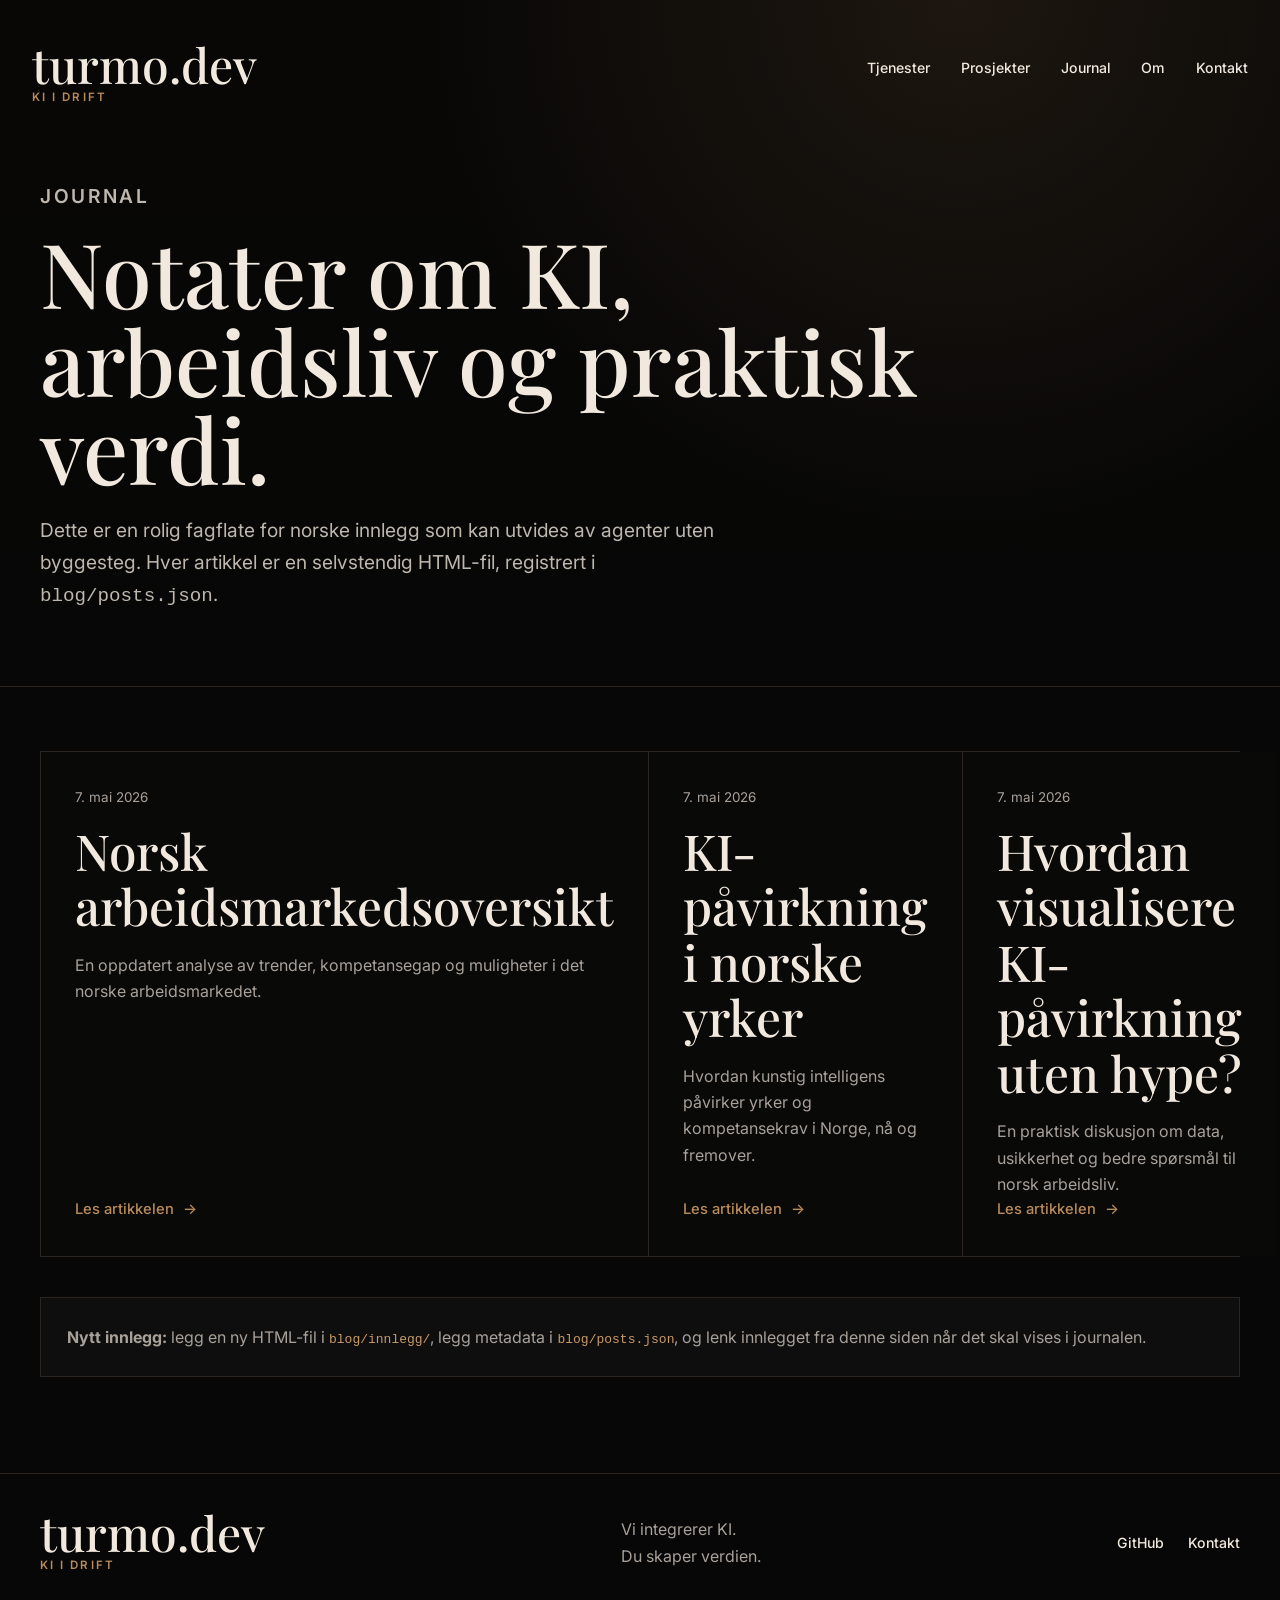
==== blog/index.html @ 7b417145 "Redesign turmo.dev site" ====
<!doctype html>
<html lang="nb">
<head>
  <meta charset="utf-8">
  <meta name="viewport" content="width=device-width, initial-scale=1">
  <title>Journal - turmo.dev</title>
  <meta name="description" content="Journal fra turmo.dev om KI, norsk arbeidsliv, data og praktisk integrasjon i virksomheter.">
  <meta name="robots" content="index,follow,max-image-preview:large">
  <meta name="theme-color" content="#070707">
  <link rel="canonical" href="https://turmo.dev/blog/">
  <meta property="og:site_name" content="turmo.dev">
  <meta property="og:title" content="Journal - turmo.dev">
  <meta property="og:description" content="Norske artikler om KI, arbeidsliv, data og praktisk integrasjon.">
  <meta property="og:type" content="website">
  <meta property="og:locale" content="nb_NO">
  <meta property="og:url" content="https://turmo.dev/blog/">
  <meta property="og:image" content="https://turmo.dev/assets/og-image.png">
  <link rel="preconnect" href="https://fonts.googleapis.com">
  <link rel="preconnect" href="https://fonts.gstatic.com" crossorigin>
  <link href="https://fonts.googleapis.com/css2?family=Inter:wght@400;500;600&family=Playfair+Display:wght@500;600&display=swap" rel="stylesheet">
  <link rel="stylesheet" href="../styles.css">
</head>
<body>
  <header class="site-header">
    <a class="brand" href="/" aria-label="turmo.dev forsiden">
      <span class="brand__name">turmo.dev</span>
      <span class="brand__sub">KI i drift</span>
    </a>
    <nav class="site-nav" aria-label="Hovedmeny">
      <a href="/#tjenester">Tjenester</a>
      <a href="/#prosjekter">Prosjekter</a>
      <a href="/blog/">Journal</a>
      <a href="/#om">Om</a>
      <a href="/#kontakt">Kontakt</a>
    </nav>
  </header>

  <main class="page-shell">
    <section class="blog-hero">
      <div class="container">
        <p class="section-label">Journal</p>
        <h1>Notater om KI, arbeidsliv og praktisk verdi.</h1>
        <p>Dette er en rolig fagflate for norske innlegg som kan utvides av agenter uten byggesteg. Hver artikkel er en selvstendig HTML-fil, registrert i <code>blog/posts.json</code>.</p>
      </div>
    </section>

    <section class="divider">
      <div class="container" style="padding: 64px 0 96px;">
        <div class="blog-grid">
          <a class="blog-card" href="/blog/innlegg/norsk-arbeidsmarkedsoversikt.html">
            <span>
              <time datetime="2026-05-07">7. mai 2026</time>
              <h2>Norsk arbeidsmarkedsoversikt</h2>
              <p>En oppdatert analyse av trender, kompetansegap og muligheter i det norske arbeidsmarkedet.</p>
            </span>
            <span class="text-link">Les artikkelen <span aria-hidden="true">→</span></span>
          </a>
          <a class="blog-card" href="/blog/innlegg/ki-anslag-og-sporsmal.html">
            <span>
              <time datetime="2026-05-07">7. mai 2026</time>
              <h2>KI-påvirkning i norske yrker</h2>
              <p>Hvordan kunstig intelligens påvirker yrker og kompetansekrav i Norge, nå og fremover.</p>
            </span>
            <span class="text-link">Les artikkelen <span aria-hidden="true">→</span></span>
          </a>
          <a class="blog-card" href="/blog/innlegg/reddit-ama-arbeidsmarked.html">
            <span>
              <time datetime="2026-05-07">7. mai 2026</time>
              <h2>Hvordan visualisere KI-påvirkning uten hype?</h2>
              <p>En praktisk diskusjon om data, usikkerhet og bedre spørsmål til norsk arbeidsliv.</p>
            </span>
            <span class="text-link">Les artikkelen <span aria-hidden="true">→</span></span>
          </a>
        </div>
        <div class="agent-note">
          <p><strong>Nytt innlegg:</strong> legg en ny HTML-fil i <code>blog/innlegg/</code>, legg metadata i <code>blog/posts.json</code>, og lenk innlegget fra denne siden når det skal vises i journalen.</p>
        </div>
      </div>
    </section>
  </main>

  <footer class="site-footer divider">
    <div class="container footer__inner">
      <a class="brand" href="/" aria-label="turmo.dev forsiden">
        <span class="brand__name">turmo.dev</span>
        <span class="brand__sub">KI i drift</span>
      </a>
      <p>Vi integrerer KI.<br>Du skaper verdien.</p>
      <div class="footer__links">
        <a href="https://github.com/Ola-Turmo" rel="noopener">GitHub</a>
        <a href="mailto:turmoola@gmail.com">Kontakt</a>
      </div>
    </div>
  </footer>
</body>
</html>
---- styles.css ----
:root {
  --color-background: #070707;
  --color-coal: #111111;
  --color-bronze: #b98a5a;
  --color-bronze-hover: #c99a68;
  --color-ivory: #f2e9de;
  --color-soft-gray: #a8a19a;
  --color-muted: #746d66;
  --color-line: #2a2521;
  --color-line-light: rgba(242, 233, 222, 0.12);
  --color-bronze-transparent: rgba(185, 138, 90, 0.18);
  --font-heading: "Playfair Display", Georgia, "Times New Roman", serif;
  --font-body: Inter, system-ui, -apple-system, BlinkMacSystemFont, "Segoe UI", sans-serif;
  --container-max: 1200px;
}

*,
*::before,
*::after {
  box-sizing: border-box;
}

html {
  background: var(--color-background);
  color: var(--color-ivory);
  scroll-behavior: smooth;
}

body {
  margin: 0;
  background:
    radial-gradient(circle at 75% 0%, rgba(185, 138, 90, 0.12), transparent 34rem),
    linear-gradient(180deg, #080706 0%, var(--color-background) 42rem);
  color: var(--color-ivory);
  font-family: var(--font-body);
  line-height: 1.65;
  text-rendering: optimizeLegibility;
  -webkit-font-smoothing: antialiased;
}

img {
  display: block;
  max-width: 100%;
}

a {
  color: inherit;
}

a:focus-visible,
button:focus-visible {
  outline: 2px solid var(--color-bronze-hover);
  outline-offset: 4px;
}

.container {
  width: min(var(--container-max), calc(100% - 48px));
  margin-inline: auto;
}

.divider {
  border-top: 1px solid rgba(185, 138, 90, 0.22);
}

.site-header {
  position: absolute;
  z-index: 20;
  inset: 0 0 auto;
  display: flex;
  align-items: flex-start;
  justify-content: space-between;
  gap: 32px;
  width: min(1320px, calc(100% - 64px));
  margin: 0 auto;
  padding: 42px 0 0;
}

.brand {
  display: inline-flex;
  flex-direction: column;
  gap: 2px;
  text-decoration: none;
}

.brand__name {
  color: var(--color-ivory);
  font-family: var(--font-heading);
  font-size: clamp(2rem, 4vw, 3rem);
  font-weight: 500;
  letter-spacing: 0;
  line-height: 0.92;
}

.brand__sub {
  color: var(--color-bronze);
  font-size: 0.72rem;
  font-weight: 600;
  letter-spacing: 0.18em;
  text-transform: uppercase;
}

.site-nav {
  display: flex;
  flex-wrap: wrap;
  justify-content: flex-end;
  gap: clamp(18px, 2.4vw, 34px);
  padding-top: 14px;
}

.site-nav a,
.footer__links a,
.footer__bottom a {
  color: var(--color-ivory);
  font-size: 0.88rem;
  font-weight: 500;
  text-decoration: none;
  transition: color 160ms ease;
}

.site-nav a:hover,
.footer__links a:hover,
.footer__bottom a:hover {
  color: var(--color-bronze-hover);
}

.hero {
  position: relative;
  min-height: 760px;
  overflow: clip;
  border-bottom: 1px solid rgba(185, 138, 90, 0.22);
}

.hero::before {
  content: "";
  position: absolute;
  inset: 0;
  z-index: 2;
  background:
    linear-gradient(90deg, rgba(7, 7, 7, 0.98) 0%, rgba(7, 7, 7, 0.84) 38%, rgba(7, 7, 7, 0.1) 74%, rgba(7, 7, 7, 0.52) 100%),
    linear-gradient(180deg, rgba(7, 7, 7, 0.18) 0%, rgba(7, 7, 7, 0.18) 55%, rgba(7, 7, 7, 0.92) 100%);
  pointer-events: none;
}

.hero__visual {
  position: absolute;
  inset: 0;
  z-index: 1;
  display: grid;
  place-items: stretch end;
  background:
    linear-gradient(135deg, rgba(185, 138, 90, 0.08), transparent 45%),
    #070707;
}

.hero__visual > img:not(.hero__portrait) {
  width: min(54vw, 760px);
  height: 100%;
  object-fit: cover;
  object-position: center top;
  opacity: 0.56;
  filter: saturate(0.78) contrast(1.08);
}

.hero__portrait {
  position: absolute;
  right: min(8vw, 120px);
  bottom: 76px;
  width: min(34vw, 470px);
  aspect-ratio: 1;
  border: 1px solid rgba(185, 138, 90, 0.2);
  border-radius: 2px;
  object-fit: cover;
  object-position: center;
  opacity: 1;
  filter: grayscale(0.08) saturate(0.78) contrast(1.08) brightness(0.98);
  box-shadow: 0 34px 120px rgba(0, 0, 0, 0.72);
}

.hero__visual::after {
  content: "";
  position: absolute;
  right: min(7vw, 98px);
  bottom: 42px;
  width: min(38vw, 520px);
  height: min(56vh, 560px);
  background:
    linear-gradient(90deg, transparent, rgba(7, 7, 7, 0.72) 74%),
    radial-gradient(circle at 45% 18%, transparent 0 20%, rgba(7, 7, 7, 0.36) 44%, rgba(7, 7, 7, 0.88) 76%);
  opacity: 0.34;
  pointer-events: none;
}

.hero__inner {
  position: relative;
  z-index: 3;
  display: grid;
  grid-template-columns: 0.95fr 1.05fr;
  min-height: 760px;
  align-items: center;
}

.hero__copy {
  max-width: 650px;
  padding-top: 76px;
}

.section-label {
  margin: 0 0 18px;
  color: var(--color-bronze);
  font-size: 0.75rem;
  font-weight: 600;
  letter-spacing: 0.14em;
  line-height: 1.35;
  text-transform: uppercase;
}

h1,
h2,
h3 {
  margin: 0;
  color: var(--color-ivory);
  font-family: var(--font-heading);
  font-weight: 500;
  letter-spacing: 0;
}

h1 {
  font-size: clamp(3.3rem, 7vw, 6.4rem);
  line-height: 0.98;
}

h1 span,
.project__eyebrow,
.text-link {
  color: var(--color-bronze);
}

h2 {
  max-width: 680px;
  font-size: clamp(2.1rem, 4vw, 3.1rem);
  line-height: 1.12;
}

h3 {
  font-size: clamp(1.55rem, 2.4vw, 2rem);
  line-height: 1.18;
}

p {
  margin: 0;
  color: var(--color-soft-gray);
}

.hero__lead {
  max-width: 440px;
  margin-top: 26px;
  color: rgba(242, 233, 222, 0.82);
  font-size: clamp(1.08rem, 2vw, 1.35rem);
  line-height: 1.55;
}

.hero__actions {
  display: flex;
  flex-wrap: wrap;
  gap: 18px;
  margin-top: 42px;
}

.button {
  display: inline-flex;
  align-items: center;
  justify-content: center;
  min-height: 48px;
  padding: 0 24px;
  border: 1px solid;
  font-size: 0.9rem;
  font-weight: 500;
  letter-spacing: 0.02em;
  text-decoration: none;
  transition: background 160ms ease, border-color 160ms ease, color 160ms ease, transform 160ms ease;
}

.button:hover {
  transform: translateY(-1px);
}

.button-primary {
  border-color: var(--color-bronze);
  background: transparent;
  color: var(--color-bronze-hover);
}

.button-primary:hover {
  background: var(--color-bronze);
  color: #070707;
}

.button-secondary {
  border-color: rgba(242, 233, 222, 0.28);
  background: rgba(7, 7, 7, 0.2);
  color: var(--color-ivory);
}

.button-secondary:hover {
  border-color: var(--color-ivory);
}

.method,
.projects,
.journal,
.about {
  padding: clamp(68px, 9vw, 108px) 0;
}

.method h2 {
  margin-bottom: 56px;
}

.method__steps {
  display: grid;
  grid-template-columns: repeat(3, 1fr);
}

.method-step {
  position: relative;
  min-height: 280px;
  padding: 24px 44px 0 0;
}

.method-step + .method-step {
  padding-left: 44px;
  border-left: 1px solid var(--color-line);
}

.line-icon {
  width: 58px;
  height: 58px;
  margin-bottom: 22px;
  color: var(--color-bronze);
  opacity: 0.9;
}

.target {
  border: 2px solid currentColor;
  border-radius: 50%;
  background:
    linear-gradient(currentColor, currentColor) center / 100% 2px no-repeat,
    linear-gradient(90deg, currentColor, currentColor) center / 2px 100% no-repeat,
    radial-gradient(circle, transparent 0 6px, currentColor 7px 8px, transparent 9px);
}

.layers {
  border: 2px solid currentColor;
  transform: rotate(30deg) skew(-10deg, -10deg) scale(0.72);
  box-shadow: 14px 14px 0 -2px #070707, 14px 14px 0 0 currentColor, 28px 28px 0 -2px #070707, 28px 28px 0 0 currentColor;
}

.trend {
  border-left: 2px solid currentColor;
  border-bottom: 2px solid currentColor;
  background: linear-gradient(135deg, transparent 46%, currentColor 47% 51%, transparent 52%) 10px 10px / 40px 34px no-repeat;
}

.step-number {
  display: block;
  margin-bottom: 10px;
  color: var(--color-bronze);
  font-size: 0.82rem;
}

.method-step p {
  max-width: 300px;
  margin: 18px 0 24px;
}

.text-link {
  display: inline-flex;
  gap: 9px;
  align-items: center;
  font-size: 0.92rem;
  font-weight: 500;
  text-decoration: none;
  transition: color 160ms ease, transform 160ms ease;
}

.text-link:hover {
  color: var(--color-bronze-hover);
  transform: translateX(2px);
}

.projects__grid {
  display: grid;
  grid-template-columns: 1.25fr 1fr;
  gap: 28px;
  margin-top: 28px;
}

.project {
  position: relative;
  display: flex;
  flex-direction: column;
  justify-content: space-between;
  min-height: 250px;
  overflow: hidden;
  padding: clamp(28px, 4vw, 44px);
  border: 1px solid var(--color-line);
  background: #0d0d0c;
  isolation: isolate;
}

.project::before {
  content: "";
  position: absolute;
  inset: 0;
  z-index: -2;
  background:
    radial-gradient(circle at 72% 28%, rgba(185, 138, 90, 0.16), transparent 24rem),
    linear-gradient(135deg, rgba(242, 233, 222, 0.04), transparent 42%);
}

.project::after {
  content: "";
  position: absolute;
  inset: 0;
  z-index: -1;
  background:
    linear-gradient(90deg, rgba(7, 7, 7, 0.5), rgba(7, 7, 7, 0.08)),
    repeating-linear-gradient(12deg, rgba(185, 138, 90, 0.08) 0 1px, transparent 1px 18px);
  opacity: 0.55;
}

.project--large {
  min-height: 460px;
}

.project--large h3 {
  margin-top: 86px;
  font-size: clamp(2.6rem, 5.2vw, 4.6rem);
  letter-spacing: 0.1em;
  text-transform: uppercase;
}

.project--large p:not(.project__eyebrow) {
  max-width: 420px;
  margin-top: 24px;
}

.project__eyebrow {
  font-size: 0.76rem;
  font-weight: 600;
  letter-spacing: 0.12em;
  text-transform: uppercase;
}

.projects__stack {
  display: grid;
  gap: 24px;
}

.project--system::before {
  background:
    radial-gradient(circle at 80% 22%, rgba(93, 126, 122, 0.2), transparent 20rem),
    linear-gradient(135deg, rgba(185, 138, 90, 0.08), transparent 50%);
}

.project--shield::before {
  background:
    radial-gradient(circle at 84% 45%, rgba(50, 111, 97, 0.18), transparent 18rem),
    linear-gradient(135deg, rgba(185, 138, 90, 0.06), transparent 50%);
}

.project h3 + p {
  max-width: 400px;
  margin: 22px 0 28px;
}

.more-projects {
  display: flex;
  flex-wrap: wrap;
  gap: 10px 16px;
  align-items: center;
  justify-content: center;
  margin-top: 40px;
  color: var(--color-soft-gray);
}

.more-projects span {
  color: var(--color-ivory);
}

.more-projects a {
  color: var(--color-soft-gray);
  text-decoration: none;
}

.more-projects a:hover {
  color: var(--color-bronze-hover);
}

.more-projects a + a::before {
  content: "•";
  margin-right: 16px;
  color: var(--color-bronze);
}

.section-head {
  display: flex;
  align-items: end;
  justify-content: space-between;
  gap: 32px;
  margin-bottom: 42px;
}

.journal__list {
  display: grid;
  grid-template-columns: repeat(3, 1fr);
}

.journal__list article {
  min-height: 220px;
  padding-right: 42px;
}

.journal__list article + article {
  padding-left: 42px;
  border-left: 1px solid var(--color-line);
}

.journal__list time,
.article-meta,
.blog-card time {
  display: block;
  margin-bottom: 14px;
  color: var(--color-soft-gray);
  font-size: 0.84rem;
}

.journal__list h3 {
  max-width: 340px;
  font-size: clamp(1.45rem, 2.4vw, 1.9rem);
}

.journal__list p {
  max-width: 330px;
  margin: 18px 0 22px;
}

.about__inner {
  display: grid;
  grid-template-columns: 0.33fr 0.67fr;
  gap: 48px;
}

.about p:last-child {
  max-width: 760px;
  color: rgba(242, 233, 222, 0.78);
  font-size: clamp(1.15rem, 2vw, 1.45rem);
  line-height: 1.65;
}

.site-footer {
  padding: 36px 0 28px;
}

.footer__inner,
.footer__bottom {
  display: flex;
  align-items: center;
  justify-content: space-between;
  gap: 32px;
}

.footer__inner {
  padding-bottom: 30px;
}

.footer__links,
.footer__bottom div {
  display: flex;
  flex-wrap: wrap;
  gap: 24px;
}

.footer__bottom {
  padding-top: 22px;
  border-top: 1px solid var(--color-line);
  color: var(--color-muted);
}

.footer__bottom a,
.footer__bottom small {
  color: var(--color-muted);
  font-size: 0.85rem;
}

.page-shell {
  padding-top: 160px;
}

.blog-hero {
  padding: 0 0 74px;
}

.blog-hero h1,
.article-hero h1 {
  max-width: 920px;
}

.blog-hero p,
.article-hero p {
  max-width: 690px;
  margin-top: 24px;
  color: rgba(242, 233, 222, 0.78);
  font-size: 1.2rem;
}

.blog-grid {
  display: grid;
  grid-template-columns: repeat(3, 1fr);
  gap: 1px;
  background: var(--color-line);
  border: 1px solid var(--color-line);
}

.blog-card {
  display: flex;
  min-height: 330px;
  flex-direction: column;
  justify-content: space-between;
  padding: 34px;
  background: #090908;
  text-decoration: none;
  transition: background 160ms ease;
}

.blog-card:hover {
  background: #11100f;
}

.blog-card p {
  margin-top: 18px;
}

.agent-note {
  margin-top: 40px;
  padding: 26px;
  border: 1px solid var(--color-line);
  background: rgba(17, 17, 17, 0.72);
}

.agent-note code {
  color: var(--color-bronze-hover);
}

.article-hero {
  padding-bottom: 48px;
}

.article-layout {
  display: grid;
  grid-template-columns: minmax(0, 760px) 1fr;
  gap: 72px;
  padding-bottom: 96px;
}

.article-body {
  color: var(--color-soft-gray);
}

.article-body h2 {
  margin: 52px 0 18px;
  font-size: clamp(1.8rem, 3vw, 2.35rem);
}

.article-body p,
.article-body li {
  font-size: 1.05rem;
  line-height: 1.85;
}

.article-body p + p {
  margin-top: 22px;
}

.article-body ul {
  margin: 20px 0 0 1.1rem;
  padding: 0;
}

.article-body blockquote {
  margin: 36px 0;
  padding: 24px 28px;
  border-left: 2px solid var(--color-bronze);
  background: rgba(185, 138, 90, 0.08);
  color: var(--color-ivory);
  font-family: var(--font-heading);
  font-size: clamp(1.35rem, 2.4vw, 1.8rem);
  line-height: 1.45;
}

.article-side {
  position: sticky;
  top: 32px;
  align-self: start;
  padding: 24px 0 0 28px;
  border-left: 1px solid var(--color-line);
}

.article-side a {
  display: block;
  margin-top: 14px;
}

@media (max-width: 960px) {
  .site-header {
    position: relative;
    width: min(100% - 40px, var(--container-max));
    padding: 28px 0;
  }

  .site-nav {
    gap: 14px 22px;
  }

  .hero {
    min-height: auto;
  }

  .hero__inner {
    grid-template-columns: 1fr;
    min-height: 660px;
  }

  .hero__visual img {
    width: 100%;
    opacity: 0.34;
  }

  .hero__portrait {
    right: 4vw;
    bottom: 44px;
    width: min(58vw, 360px);
    opacity: 0.42;
  }

  .hero__visual::after {
    right: 6vw;
    width: 60vw;
    opacity: 0.28;
  }

  .method__steps,
  .projects__grid,
  .journal__list,
  .about__inner,
  .blog-grid,
  .article-layout {
    grid-template-columns: 1fr;
  }

  .method-step,
  .method-step + .method-step,
  .journal__list article,
  .journal__list article + article {
    padding: 30px 0;
    border-left: 0;
    border-top: 1px solid var(--color-line);
  }

  .method-step:first-child,
  .journal__list article:first-child {
    border-top: 0;
  }

  .section-head,
  .footer__inner,
  .footer__bottom {
    align-items: flex-start;
    flex-direction: column;
  }

  .article-side {
    position: static;
    padding: 26px 0 0;
    border-left: 0;
    border-top: 1px solid var(--color-line);
  }
}

@media (max-width: 640px) {
  .container {
    width: min(100% - 32px, var(--container-max));
  }

  .site-header {
    width: min(100% - 32px, var(--container-max));
  }

  .site-nav {
    justify-content: flex-start;
    padding-top: 20px;
  }

  .hero__inner {
    min-height: 620px;
  }

  .hero__copy {
    padding-top: 34px;
  }

  .hero__actions,
  .button {
    width: 100%;
  }

  .project {
    min-height: 300px;
  }

  .project--large h3 {
    margin-top: 40px;
    font-size: 2.4rem;
  }

  .page-shell {
    padding-top: 44px;
  }
}
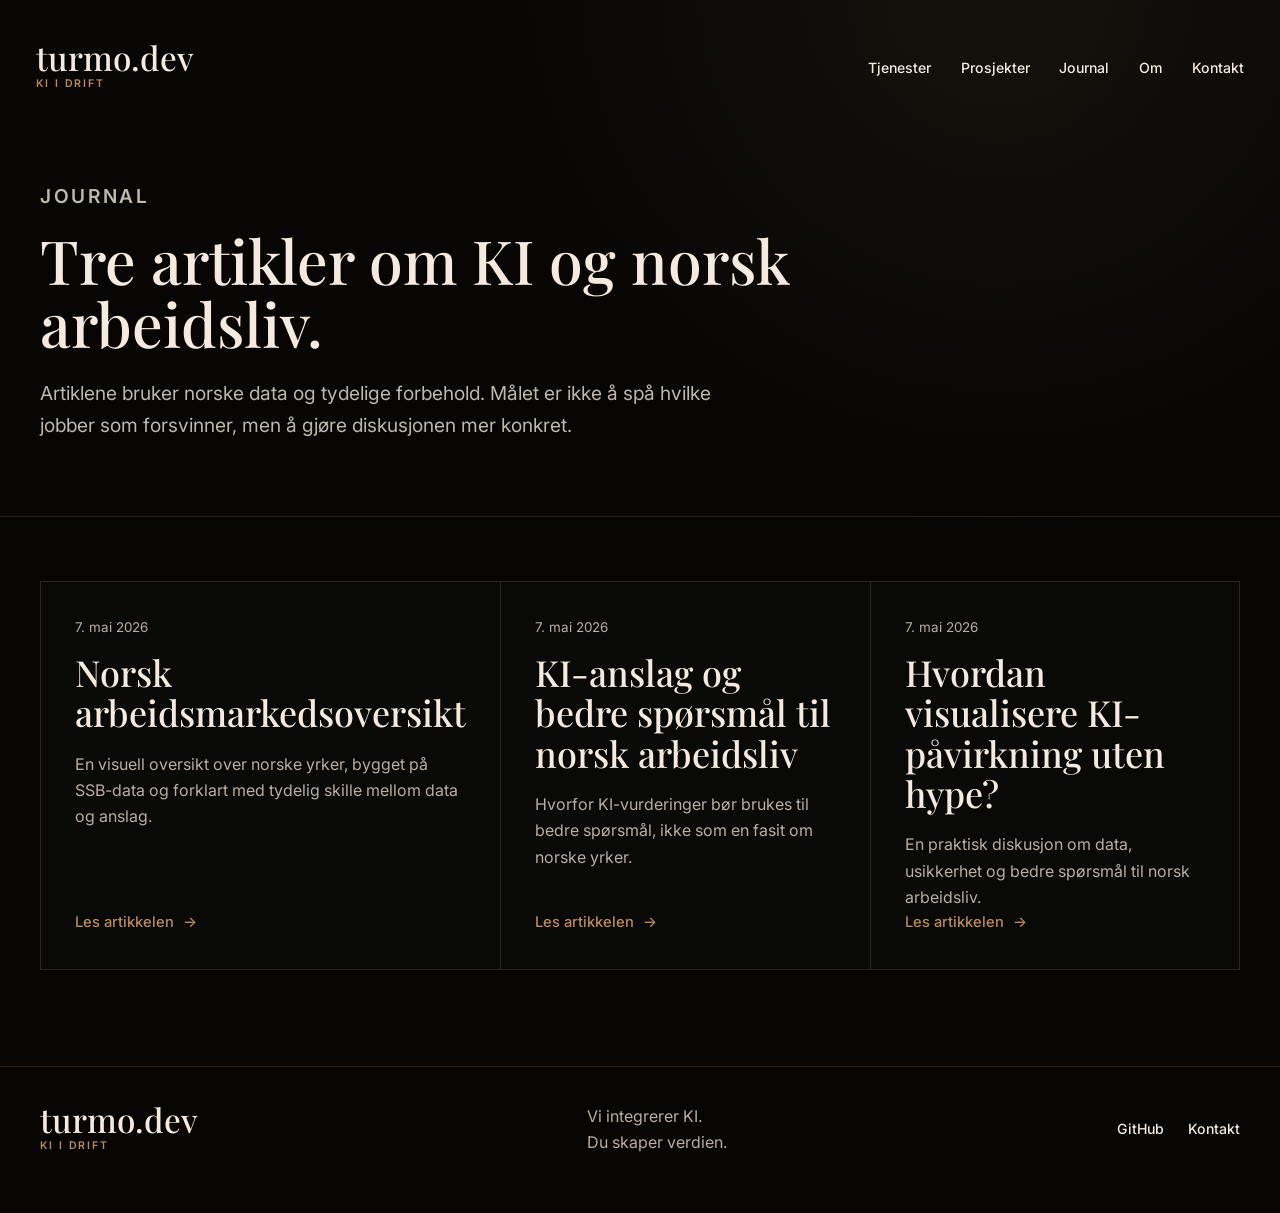
==== commit 03110d0a: "Optimize executive site content and assets" ====
--- a/blog/index.html
+++ b/blog/index.html
@@ -4,13 +4,13 @@
   <meta charset="utf-8">
   <meta name="viewport" content="width=device-width, initial-scale=1">
   <title>Journal - turmo.dev</title>
-  <meta name="description" content="Journal fra turmo.dev om KI, norsk arbeidsliv, data og praktisk integrasjon i virksomheter.">
+  <meta name="description" content="Tre norske artikler fra turmo.dev om SSB-data, KI-anslag og hvordan vi kan diskutere arbeidsliv uten hype.">
   <meta name="robots" content="index,follow,max-image-preview:large">
   <meta name="theme-color" content="#070707">
   <link rel="canonical" href="https://turmo.dev/blog/">
   <meta property="og:site_name" content="turmo.dev">
   <meta property="og:title" content="Journal - turmo.dev">
-  <meta property="og:description" content="Norske artikler om KI, arbeidsliv, data og praktisk integrasjon.">
+  <meta property="og:description" content="Norske artikler om SSB-data, KI-anslag og arbeidsliv uten hype.">
   <meta property="og:type" content="website">
   <meta property="og:locale" content="nb_NO">
   <meta property="og:url" content="https://turmo.dev/blog/">
@@ -39,8 +39,8 @@
     <section class="blog-hero">
       <div class="container">
         <p class="section-label">Journal</p>
-        <h1>Notater om KI, arbeidsliv og praktisk verdi.</h1>
-        <p>Dette er en rolig fagflate for norske innlegg som kan utvides av agenter uten byggesteg. Hver artikkel er en selvstendig HTML-fil, registrert i <code>blog/posts.json</code>.</p>
+        <h1>Tre artikler om KI og norsk arbeidsliv.</h1>
+        <p>Artiklene bruker norske data og tydelige forbehold. Målet er ikke å spå hvilke jobber som forsvinner, men å gjøre diskusjonen mer konkret.</p>
       </div>
     </section>
 
@@ -51,15 +51,15 @@
             <span>
               <time datetime="2026-05-07">7. mai 2026</time>
               <h2>Norsk arbeidsmarkedsoversikt</h2>
-              <p>En oppdatert analyse av trender, kompetansegap og muligheter i det norske arbeidsmarkedet.</p>
+              <p>En visuell oversikt over norske yrker, bygget på SSB-data og forklart med tydelig skille mellom data og anslag.</p>
             </span>
             <span class="text-link">Les artikkelen <span aria-hidden="true">→</span></span>
           </a>
           <a class="blog-card" href="/blog/innlegg/ki-anslag-og-sporsmal.html">
             <span>
               <time datetime="2026-05-07">7. mai 2026</time>
-              <h2>KI-påvirkning i norske yrker</h2>
-              <p>Hvordan kunstig intelligens påvirker yrker og kompetansekrav i Norge, nå og fremover.</p>
+              <h2>KI-anslag og bedre spørsmål til norsk arbeidsliv</h2>
+              <p>Hvorfor KI-vurderinger bør brukes til bedre spørsmål, ikke som en fasit om norske yrker.</p>
             </span>
             <span class="text-link">Les artikkelen <span aria-hidden="true">→</span></span>
           </a>
@@ -71,9 +71,6 @@
             </span>
             <span class="text-link">Les artikkelen <span aria-hidden="true">→</span></span>
           </a>
-        </div>
-        <div class="agent-note">
-          <p><strong>Nytt innlegg:</strong> legg en ny HTML-fil i <code>blog/innlegg/</code>, legg metadata i <code>blog/posts.json</code>, og lenk innlegget fra denne siden når det skal vises i journalen.</p>
         </div>
       </div>
     </section>
--- a/styles.css
+++ b/styles.css
@@ -1,12 +1,12 @@
 :root {
-  --color-background: #070707;
-  --color-coal: #111111;
+  --color-background: #060504;
+  --color-coal: #0d0c0b;
   --color-bronze: #b98a5a;
   --color-bronze-hover: #c99a68;
-  --color-ivory: #f2e9de;
-  --color-soft-gray: #a8a19a;
+  --color-ivory: #f4eadf;
+  --color-soft-gray: #b8aea4;
   --color-muted: #746d66;
-  --color-line: #2a2521;
+  --color-line: #2c241e;
   --color-line-light: rgba(242, 233, 222, 0.12);
   --color-bronze-transparent: rgba(185, 138, 90, 0.18);
   --font-heading: "Playfair Display", Georgia, "Times New Roman", serif;
@@ -29,8 +29,8 @@
 body {
   margin: 0;
   background:
-    radial-gradient(circle at 75% 0%, rgba(185, 138, 90, 0.12), transparent 34rem),
-    linear-gradient(180deg, #080706 0%, var(--color-background) 42rem);
+    radial-gradient(circle at 78% 0%, rgba(185, 138, 90, 0.08), transparent 34rem),
+    linear-gradient(180deg, #070605 0%, var(--color-background) 42rem);
   color: var(--color-ivory);
   font-family: var(--font-body);
   line-height: 1.65;
@@ -56,6 +56,18 @@
 .container {
   width: min(var(--container-max), calc(100% - 48px));
   margin-inline: auto;
+}
+
+.visually-hidden {
+  position: absolute;
+  width: 1px;
+  height: 1px;
+  margin: -1px;
+  padding: 0;
+  overflow: hidden;
+  border: 0;
+  clip: rect(0, 0, 0, 0);
+  white-space: nowrap;
 }
 
 .divider {
@@ -70,7 +82,7 @@
   align-items: flex-start;
   justify-content: space-between;
   gap: 32px;
-  width: min(1320px, calc(100% - 64px));
+  width: min(1210px, calc(100% - 72px));
   margin: 0 auto;
   padding: 42px 0 0;
 }
@@ -85,7 +97,7 @@
 .brand__name {
   color: var(--color-ivory);
   font-family: var(--font-heading);
-  font-size: clamp(2rem, 4vw, 3rem);
+  font-size: clamp(1.8rem, 2.6vw, 2.45rem);
   font-weight: 500;
   letter-spacing: 0;
   line-height: 0.92;
@@ -93,7 +105,7 @@
 
 .brand__sub {
   color: var(--color-bronze);
-  font-size: 0.72rem;
+  font-size: 0.66rem;
   font-weight: 600;
   letter-spacing: 0.18em;
   text-transform: uppercase;
@@ -103,7 +115,7 @@
   display: flex;
   flex-wrap: wrap;
   justify-content: flex-end;
-  gap: clamp(18px, 2.4vw, 34px);
+  gap: clamp(18px, 2.3vw, 32px);
   padding-top: 14px;
 }
 
@@ -125,9 +137,10 @@
 
 .hero {
   position: relative;
-  min-height: 760px;
+  min-height: 628px;
   overflow: clip;
   border-bottom: 1px solid rgba(185, 138, 90, 0.22);
+  background: #060504;
 }
 
 .hero::before {
@@ -136,8 +149,8 @@
   inset: 0;
   z-index: 2;
   background:
-    linear-gradient(90deg, rgba(7, 7, 7, 0.98) 0%, rgba(7, 7, 7, 0.84) 38%, rgba(7, 7, 7, 0.1) 74%, rgba(7, 7, 7, 0.52) 100%),
-    linear-gradient(180deg, rgba(7, 7, 7, 0.18) 0%, rgba(7, 7, 7, 0.18) 55%, rgba(7, 7, 7, 0.92) 100%);
+    linear-gradient(90deg, rgba(6, 5, 4, 0.98) 0%, rgba(6, 5, 4, 0.82) 35%, rgba(6, 5, 4, 0.2) 61%, rgba(6, 5, 4, 0.18) 100%),
+    linear-gradient(180deg, rgba(6, 5, 4, 0.06) 0%, rgba(6, 5, 4, 0.05) 56%, rgba(6, 5, 4, 0.98) 100%);
   pointer-events: none;
 }
 
@@ -145,63 +158,50 @@
   position: absolute;
   inset: 0;
   z-index: 1;
-  display: grid;
-  place-items: stretch end;
-  background:
-    linear-gradient(135deg, rgba(185, 138, 90, 0.08), transparent 45%),
-    #070707;
-}
-
-.hero__visual > img:not(.hero__portrait) {
-  width: min(54vw, 760px);
-  height: 100%;
-  object-fit: cover;
-  object-position: center top;
-  opacity: 0.56;
-  filter: saturate(0.78) contrast(1.08);
-}
-
-.hero__portrait {
+  background:
+    linear-gradient(90deg, rgba(6, 5, 4, 0.2), rgba(6, 5, 4, 0.04)),
+    url("assets/hero-executive.webp") 100% 50% / auto 100% no-repeat,
+    #060504;
+}
+
+.hero__scene {
   position: absolute;
-  right: min(8vw, 120px);
-  bottom: 76px;
-  width: min(34vw, 470px);
-  aspect-ratio: 1;
-  border: 1px solid rgba(185, 138, 90, 0.2);
-  border-radius: 2px;
-  object-fit: cover;
-  object-position: center;
+  inset: 0;
+  background:
+    linear-gradient(90deg, rgba(6, 5, 4, 0.98) 0%, rgba(6, 5, 4, 0.72) 31%, rgba(6, 5, 4, 0.08) 57%, rgba(6, 5, 4, 0.06) 100%),
+    radial-gradient(ellipse at 74% 70%, rgba(185, 138, 90, 0.1), transparent 18rem);
   opacity: 1;
-  filter: grayscale(0.08) saturate(0.78) contrast(1.08) brightness(0.98);
-  box-shadow: 0 34px 120px rgba(0, 0, 0, 0.72);
+}
+
+.hero__scene::before {
+  content: "";
+  position: absolute;
+  inset: 0;
+  background:
+    linear-gradient(180deg, rgba(6, 5, 4, 0) 0%, rgba(6, 5, 4, 0) 72%, rgba(6, 5, 4, 0.92) 100%);
+  opacity: 1;
 }
 
 .hero__visual::after {
   content: "";
   position: absolute;
-  right: min(7vw, 98px);
-  bottom: 42px;
-  width: min(38vw, 520px);
-  height: min(56vh, 560px);
-  background:
-    linear-gradient(90deg, transparent, rgba(7, 7, 7, 0.72) 74%),
-    radial-gradient(circle at 45% 18%, transparent 0 20%, rgba(7, 7, 7, 0.36) 44%, rgba(7, 7, 7, 0.88) 76%);
-  opacity: 0.34;
+  inset: 0;
+  background:
+    radial-gradient(ellipse at 80% 35%, rgba(185, 138, 90, 0.08), transparent 28rem),
+    linear-gradient(180deg, rgba(6, 5, 4, 0) 0%, rgba(6, 5, 4, 0.12) 61%, rgba(6, 5, 4, 0.88) 100%);
+  opacity: 1;
   pointer-events: none;
 }
 
 .hero__inner {
   position: relative;
   z-index: 3;
-  display: grid;
-  grid-template-columns: 0.95fr 1.05fr;
-  min-height: 760px;
-  align-items: center;
+  min-height: 628px;
+  padding-top: 150px;
 }
 
 .hero__copy {
-  max-width: 650px;
-  padding-top: 76px;
+  max-width: 930px;
 }
 
 .section-label {
@@ -225,8 +225,8 @@
 }
 
 h1 {
-  font-size: clamp(3.3rem, 7vw, 6.4rem);
-  line-height: 0.98;
+  font-size: clamp(3rem, 4.75vw, 4.45rem);
+  line-height: 1.04;
 }
 
 h1 span,
@@ -237,7 +237,7 @@
 
 h2 {
   max-width: 680px;
-  font-size: clamp(2.1rem, 4vw, 3.1rem);
+  font-size: clamp(1.85rem, 3vw, 2.25rem);
   line-height: 1.12;
 }
 
@@ -253,9 +253,9 @@
 
 .hero__lead {
   max-width: 440px;
-  margin-top: 26px;
-  color: rgba(242, 233, 222, 0.82);
-  font-size: clamp(1.08rem, 2vw, 1.35rem);
+  margin-top: 28px;
+  color: rgba(244, 234, 223, 0.82);
+  font-size: clamp(1.05rem, 1.55vw, 1.24rem);
   line-height: 1.55;
 }
 
@@ -271,11 +271,11 @@
   align-items: center;
   justify-content: center;
   min-height: 48px;
-  padding: 0 24px;
+  padding: 0 26px;
   border: 1px solid;
   font-size: 0.9rem;
   font-weight: 500;
-  letter-spacing: 0.02em;
+  letter-spacing: 0;
   text-decoration: none;
   transition: background 160ms ease, border-color 160ms ease, color 160ms ease, transform 160ms ease;
 }
@@ -296,8 +296,8 @@
 }
 
 .button-secondary {
-  border-color: rgba(242, 233, 222, 0.28);
-  background: rgba(7, 7, 7, 0.2);
+  border-color: rgba(244, 234, 223, 0.28);
+  background: rgba(6, 5, 4, 0.2);
   color: var(--color-ivory);
 }
 
@@ -306,10 +306,11 @@
 }
 
 .method,
+.solutions,
 .projects,
 .journal,
 .about {
-  padding: clamp(68px, 9vw, 108px) 0;
+  padding: clamp(62px, 8vw, 96px) 0;
 }
 
 .method h2 {
@@ -388,6 +389,44 @@
   transform: translateX(2px);
 }
 
+.section-copy {
+  max-width: 430px;
+  color: rgba(244, 234, 223, 0.72);
+}
+
+.solution-grid {
+  display: grid;
+  grid-template-columns: repeat(3, 1fr);
+  gap: 24px;
+  margin-top: 34px;
+}
+
+.solution-card {
+  min-width: 0;
+  border: 1px solid var(--color-line);
+  background: #0a0908;
+}
+
+.solution-card img {
+  width: 100%;
+  aspect-ratio: 4 / 3;
+  object-fit: cover;
+  border-bottom: 1px solid var(--color-line);
+  filter: saturate(0.86) contrast(1.04) brightness(0.78);
+}
+
+.solution-card div {
+  padding: 26px;
+}
+
+.solution-card h3 {
+  font-size: clamp(1.35rem, 2vw, 1.65rem);
+}
+
+.solution-card p {
+  margin-top: 16px;
+}
+
 .projects__grid {
   display: grid;
   grid-template-columns: 1.25fr 1fr;
@@ -400,11 +439,11 @@
   display: flex;
   flex-direction: column;
   justify-content: space-between;
-  min-height: 250px;
+  min-height: 238px;
   overflow: hidden;
   padding: clamp(28px, 4vw, 44px);
   border: 1px solid var(--color-line);
-  background: #0d0d0c;
+  background: #0c0b0a;
   isolation: isolate;
 }
 
@@ -430,12 +469,12 @@
 }
 
 .project--large {
-  min-height: 460px;
+  min-height: 438px;
 }
 
 .project--large h3 {
-  margin-top: 86px;
-  font-size: clamp(2.6rem, 5.2vw, 4.6rem);
+  margin-top: 84px;
+  font-size: clamp(2.15rem, 4vw, 3.25rem);
   letter-spacing: 0.1em;
   text-transform: uppercase;
 }
@@ -503,12 +542,70 @@
   color: var(--color-bronze);
 }
 
+.portfolio-grid {
+  display: grid;
+  grid-template-columns: repeat(2, minmax(0, 1fr));
+  gap: 1px;
+  margin-top: 34px;
+  border: 1px solid var(--color-line);
+  background: var(--color-line);
+}
+
+.portfolio-card {
+  display: grid;
+  grid-template-columns: 52px minmax(0, 1fr);
+  gap: 18px;
+  min-height: 154px;
+  padding: 24px;
+  background: #090807;
+  text-decoration: none;
+  transition: background 160ms ease, transform 160ms ease;
+}
+
+.portfolio-card:hover {
+  background: #11100f;
+}
+
+.portfolio-logo {
+  display: inline-flex;
+  align-items: center;
+  justify-content: center;
+  width: 52px;
+  height: 52px;
+  border: 1px solid rgba(185, 138, 90, 0.46);
+  color: var(--color-bronze-hover);
+  font-family: var(--font-heading);
+  font-size: 1.15rem;
+  line-height: 1;
+}
+
+.portfolio-body {
+  display: flex;
+  min-width: 0;
+  flex-direction: column;
+  gap: 10px;
+}
+
+.portfolio-body strong {
+  color: var(--color-ivory);
+  font-family: var(--font-heading);
+  font-size: 1.45rem;
+  font-weight: 500;
+  line-height: 1.1;
+}
+
+.portfolio-body span {
+  color: var(--color-soft-gray);
+  font-size: 0.95rem;
+  line-height: 1.55;
+}
+
 .section-head {
   display: flex;
   align-items: end;
   justify-content: space-between;
   gap: 32px;
-  margin-bottom: 42px;
+  margin-bottom: 28px;
 }
 
 .journal__list {
@@ -517,7 +614,7 @@
 }
 
 .journal__list article {
-  min-height: 220px;
+  min-height: 186px;
   padding-right: 42px;
 }
 
@@ -541,8 +638,7 @@
 }
 
 .journal__list p {
-  max-width: 330px;
-  margin: 18px 0 22px;
+  display: none;
 }
 
 .about__inner {
@@ -553,7 +649,7 @@
 
 .about p:last-child {
   max-width: 760px;
-  color: rgba(242, 233, 222, 0.78);
+  color: rgba(244, 234, 223, 0.78);
   font-size: clamp(1.15rem, 2vw, 1.45rem);
   line-height: 1.65;
 }
@@ -731,26 +827,23 @@
     min-height: 660px;
   }
 
-  .hero__visual img {
-    width: 100%;
-    opacity: 0.34;
-  }
-
-  .hero__portrait {
-    right: 4vw;
-    bottom: 44px;
-    width: min(58vw, 360px);
-    opacity: 0.42;
-  }
-
-  .hero__visual::after {
-    right: 6vw;
-    width: 60vw;
-    opacity: 0.28;
+  .hero__scene {
+    inset: 0;
+    background:
+      linear-gradient(90deg, rgba(6, 5, 4, 0.98) 0%, rgba(6, 5, 4, 0.82) 43%, rgba(6, 5, 4, 0.18) 68%, rgba(6, 5, 4, 0.08) 100%),
+      linear-gradient(180deg, rgba(6, 5, 4, 0.02) 0%, rgba(6, 5, 4, 0.26) 50%, rgba(6, 5, 4, 0.92) 100%);
+    opacity: 1;
+  }
+
+  .hero__visual {
+    background-position: 78% 50%;
+    background-size: auto 100%;
   }
 
   .method__steps,
+  .solution-grid,
   .projects__grid,
+  .portfolio-grid,
   .journal__list,
   .about__inner,
   .blog-grid,
@@ -779,6 +872,10 @@
     flex-direction: column;
   }
 
+  .section-copy {
+    max-width: 680px;
+  }
+
   .article-side {
     position: static;
     padding: 26px 0 0;
@@ -805,8 +902,19 @@
     min-height: 620px;
   }
 
+  .hero__scene {
+    background:
+      linear-gradient(90deg, rgba(6, 5, 4, 0.99) 0%, rgba(6, 5, 4, 0.9) 55%, rgba(6, 5, 4, 0.42) 78%, rgba(6, 5, 4, 0.16) 100%),
+      linear-gradient(180deg, rgba(6, 5, 4, 0.08) 0%, rgba(6, 5, 4, 0.1) 35%, rgba(6, 5, 4, 0.9) 84%, rgba(6, 5, 4, 0.98) 100%);
+  }
+
   .hero__copy {
     padding-top: 34px;
+  }
+
+  .hero__visual {
+    background-position: 67% 50%;
+    background-size: auto 100%;
   }
 
   .hero__actions,
@@ -823,6 +931,17 @@
     font-size: 2.4rem;
   }
 
+  .portfolio-card {
+    grid-template-columns: 44px minmax(0, 1fr);
+    gap: 14px;
+    padding: 20px;
+  }
+
+  .portfolio-logo {
+    width: 44px;
+    height: 44px;
+  }
+
   .page-shell {
     padding-top: 44px;
   }
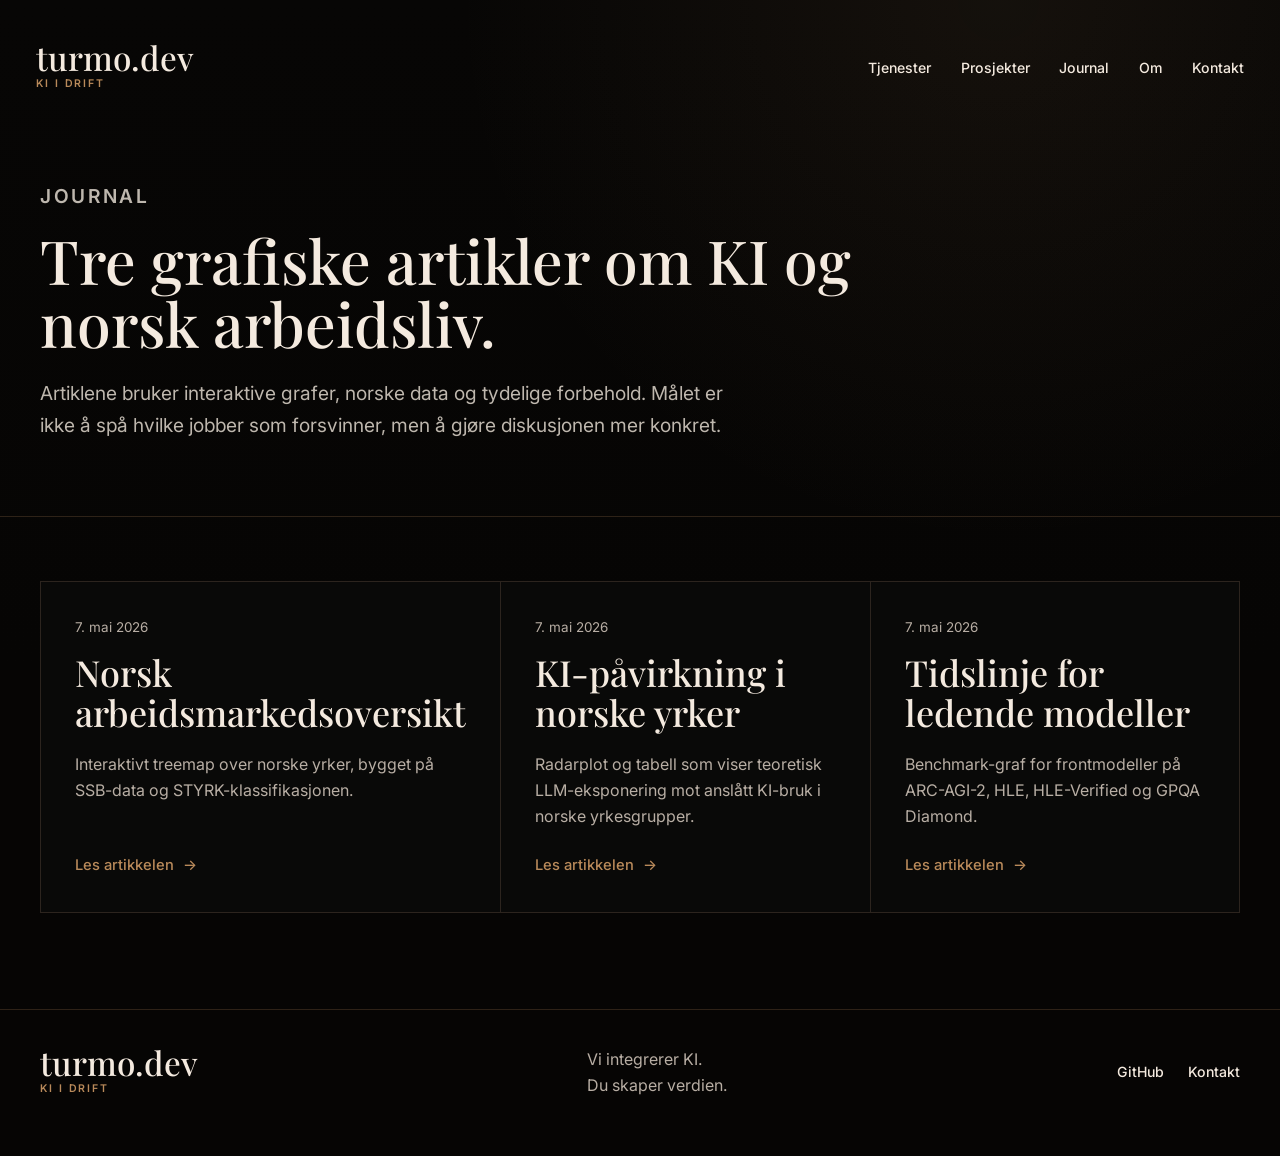
==== commit a8c4db46: "Restore graph-rich blog articles" ====
--- a/blog/index.html
+++ b/blog/index.html
@@ -39,8 +39,8 @@
     <section class="blog-hero">
       <div class="container">
         <p class="section-label">Journal</p>
-        <h1>Tre artikler om KI og norsk arbeidsliv.</h1>
-        <p>Artiklene bruker norske data og tydelige forbehold. Målet er ikke å spå hvilke jobber som forsvinner, men å gjøre diskusjonen mer konkret.</p>
+        <h1>Tre grafiske artikler om KI og norsk arbeidsliv.</h1>
+        <p>Artiklene bruker interaktive grafer, norske data og tydelige forbehold. Målet er ikke å spå hvilke jobber som forsvinner, men å gjøre diskusjonen mer konkret.</p>
       </div>
     </section>
 
@@ -51,23 +51,23 @@
             <span>
               <time datetime="2026-05-07">7. mai 2026</time>
               <h2>Norsk arbeidsmarkedsoversikt</h2>
-              <p>En visuell oversikt over norske yrker, bygget på SSB-data og forklart med tydelig skille mellom data og anslag.</p>
+              <p>Interaktivt treemap over norske yrker, bygget på SSB-data og STYRK-klassifikasjonen.</p>
             </span>
             <span class="text-link">Les artikkelen <span aria-hidden="true">→</span></span>
           </a>
           <a class="blog-card" href="/blog/innlegg/ki-anslag-og-sporsmal.html">
             <span>
               <time datetime="2026-05-07">7. mai 2026</time>
-              <h2>KI-anslag og bedre spørsmål til norsk arbeidsliv</h2>
-              <p>Hvorfor KI-vurderinger bør brukes til bedre spørsmål, ikke som en fasit om norske yrker.</p>
+              <h2>KI-påvirkning i norske yrker</h2>
+              <p>Radarplot og tabell som viser teoretisk LLM-eksponering mot anslått KI-bruk i norske yrkesgrupper.</p>
             </span>
             <span class="text-link">Les artikkelen <span aria-hidden="true">→</span></span>
           </a>
           <a class="blog-card" href="/blog/innlegg/reddit-ama-arbeidsmarked.html">
             <span>
               <time datetime="2026-05-07">7. mai 2026</time>
-              <h2>Hvordan visualisere KI-påvirkning uten hype?</h2>
-              <p>En praktisk diskusjon om data, usikkerhet og bedre spørsmål til norsk arbeidsliv.</p>
+              <h2>Tidslinje for ledende modeller</h2>
+              <p>Benchmark-graf for frontmodeller på ARC-AGI-2, HLE, HLE-Verified og GPQA Diamond.</p>
             </span>
             <span class="text-link">Les artikkelen <span aria-hidden="true">→</span></span>
           </a>
--- a/styles.css
+++ b/styles.css
@@ -149,7 +149,7 @@
   inset: 0;
   z-index: 2;
   background:
-    linear-gradient(90deg, rgba(6, 5, 4, 0.98) 0%, rgba(6, 5, 4, 0.82) 35%, rgba(6, 5, 4, 0.2) 61%, rgba(6, 5, 4, 0.18) 100%),
+    linear-gradient(90deg, rgba(6, 5, 4, 0.98) 0%, rgba(6, 5, 4, 0.82) 35%, rgba(6, 5, 4, 0.14) 61%, rgba(6, 5, 4, 0.08) 100%),
     linear-gradient(180deg, rgba(6, 5, 4, 0.06) 0%, rgba(6, 5, 4, 0.05) 56%, rgba(6, 5, 4, 0.98) 100%);
   pointer-events: none;
 }
@@ -168,7 +168,7 @@
   position: absolute;
   inset: 0;
   background:
-    linear-gradient(90deg, rgba(6, 5, 4, 0.98) 0%, rgba(6, 5, 4, 0.72) 31%, rgba(6, 5, 4, 0.08) 57%, rgba(6, 5, 4, 0.06) 100%),
+    linear-gradient(90deg, rgba(6, 5, 4, 0.98) 0%, rgba(6, 5, 4, 0.72) 31%, rgba(6, 5, 4, 0.04) 57%, rgba(6, 5, 4, 0.02) 100%),
     radial-gradient(ellipse at 74% 70%, rgba(185, 138, 90, 0.1), transparent 18rem);
   opacity: 1;
 }
@@ -225,6 +225,7 @@
 }
 
 h1 {
+  max-width: 880px;
   font-size: clamp(3rem, 4.75vw, 4.45rem);
   line-height: 1.04;
 }
@@ -306,7 +307,6 @@
 }
 
 .method,
-.solutions,
 .projects,
 .journal,
 .about {
@@ -394,44 +394,11 @@
   color: rgba(244, 234, 223, 0.72);
 }
 
-.solution-grid {
-  display: grid;
-  grid-template-columns: repeat(3, 1fr);
-  gap: 24px;
-  margin-top: 34px;
-}
-
-.solution-card {
-  min-width: 0;
-  border: 1px solid var(--color-line);
-  background: #0a0908;
-}
-
-.solution-card img {
-  width: 100%;
-  aspect-ratio: 4 / 3;
-  object-fit: cover;
-  border-bottom: 1px solid var(--color-line);
-  filter: saturate(0.86) contrast(1.04) brightness(0.78);
-}
-
-.solution-card div {
-  padding: 26px;
-}
-
-.solution-card h3 {
-  font-size: clamp(1.35rem, 2vw, 1.65rem);
-}
-
-.solution-card p {
-  margin-top: 16px;
-}
-
 .projects__grid {
   display: grid;
-  grid-template-columns: 1.25fr 1fr;
-  gap: 28px;
-  margin-top: 28px;
+  grid-template-columns: minmax(0, 1.1fr) minmax(340px, 0.92fr);
+  gap: 24px;
+  margin-top: 30px;
 }
 
 .project {
@@ -443,8 +410,15 @@
   overflow: hidden;
   padding: clamp(28px, 4vw, 44px);
   border: 1px solid var(--color-line);
-  background: #0c0b0a;
+  background: #0a0908;
   isolation: isolate;
+  text-decoration: none;
+  transition: border-color 160ms ease, transform 160ms ease;
+}
+
+.project:hover {
+  border-color: rgba(185, 138, 90, 0.52);
+  transform: translateY(-1px);
 }
 
 .project::before {
@@ -453,8 +427,9 @@
   inset: 0;
   z-index: -2;
   background:
-    radial-gradient(circle at 72% 28%, rgba(185, 138, 90, 0.16), transparent 24rem),
-    linear-gradient(135deg, rgba(242, 233, 222, 0.04), transparent 42%);
+    linear-gradient(90deg, rgba(7, 7, 7, 0.86), rgba(7, 7, 7, 0.56) 54%, rgba(7, 7, 7, 0.18)),
+    url("assets/illustrations/document-flow.webp") center / cover no-repeat;
+  filter: saturate(0.8) contrast(1.08) brightness(0.74);
 }
 
 .project::after {
@@ -463,20 +438,18 @@
   inset: 0;
   z-index: -1;
   background:
-    linear-gradient(90deg, rgba(7, 7, 7, 0.5), rgba(7, 7, 7, 0.08)),
-    repeating-linear-gradient(12deg, rgba(185, 138, 90, 0.08) 0 1px, transparent 1px 18px);
-  opacity: 0.55;
+    radial-gradient(circle at 80% 38%, rgba(185, 138, 90, 0.16), transparent 18rem),
+    linear-gradient(180deg, rgba(7, 7, 7, 0.02), rgba(7, 7, 7, 0.58));
+  opacity: 0.9;
 }
 
 .project--large {
-  min-height: 438px;
+  min-height: 456px;
 }
 
 .project--large h3 {
-  margin-top: 84px;
-  font-size: clamp(2.15rem, 4vw, 3.25rem);
-  letter-spacing: 0.1em;
-  text-transform: uppercase;
+  margin-top: 82px;
+  font-size: clamp(2.45rem, 4.4vw, 3.65rem);
 }
 
 .project--large p:not(.project__eyebrow) {
@@ -498,14 +471,14 @@
 
 .project--system::before {
   background:
-    radial-gradient(circle at 80% 22%, rgba(93, 126, 122, 0.2), transparent 20rem),
-    linear-gradient(135deg, rgba(185, 138, 90, 0.08), transparent 50%);
+    linear-gradient(90deg, rgba(7, 7, 7, 0.84), rgba(7, 7, 7, 0.54) 56%, rgba(7, 7, 7, 0.2)),
+    url("assets/illustrations/compliance-flow.webp") center / cover no-repeat;
 }
 
 .project--shield::before {
   background:
-    radial-gradient(circle at 84% 45%, rgba(50, 111, 97, 0.18), transparent 18rem),
-    linear-gradient(135deg, rgba(185, 138, 90, 0.06), transparent 50%);
+    linear-gradient(90deg, rgba(7, 7, 7, 0.84), rgba(7, 7, 7, 0.54) 56%, rgba(7, 7, 7, 0.2)),
+    url("assets/illustrations/training-flow.webp") center / cover no-repeat;
 }
 
 .project h3 + p {
@@ -540,64 +513,6 @@
   content: "•";
   margin-right: 16px;
   color: var(--color-bronze);
-}
-
-.portfolio-grid {
-  display: grid;
-  grid-template-columns: repeat(2, minmax(0, 1fr));
-  gap: 1px;
-  margin-top: 34px;
-  border: 1px solid var(--color-line);
-  background: var(--color-line);
-}
-
-.portfolio-card {
-  display: grid;
-  grid-template-columns: 52px minmax(0, 1fr);
-  gap: 18px;
-  min-height: 154px;
-  padding: 24px;
-  background: #090807;
-  text-decoration: none;
-  transition: background 160ms ease, transform 160ms ease;
-}
-
-.portfolio-card:hover {
-  background: #11100f;
-}
-
-.portfolio-logo {
-  display: inline-flex;
-  align-items: center;
-  justify-content: center;
-  width: 52px;
-  height: 52px;
-  border: 1px solid rgba(185, 138, 90, 0.46);
-  color: var(--color-bronze-hover);
-  font-family: var(--font-heading);
-  font-size: 1.15rem;
-  line-height: 1;
-}
-
-.portfolio-body {
-  display: flex;
-  min-width: 0;
-  flex-direction: column;
-  gap: 10px;
-}
-
-.portfolio-body strong {
-  color: var(--color-ivory);
-  font-family: var(--font-heading);
-  font-size: 1.45rem;
-  font-weight: 500;
-  line-height: 1.1;
-}
-
-.portfolio-body span {
-  color: var(--color-soft-gray);
-  font-size: 0.95rem;
-  line-height: 1.55;
 }
 
 .section-head {
@@ -841,9 +756,7 @@
   }
 
   .method__steps,
-  .solution-grid,
   .projects__grid,
-  .portfolio-grid,
   .journal__list,
   .about__inner,
   .blog-grid,
@@ -931,17 +844,6 @@
     font-size: 2.4rem;
   }
 
-  .portfolio-card {
-    grid-template-columns: 44px minmax(0, 1fr);
-    gap: 14px;
-    padding: 20px;
-  }
-
-  .portfolio-logo {
-    width: 44px;
-    height: 44px;
-  }
-
   .page-shell {
     padding-top: 44px;
   }
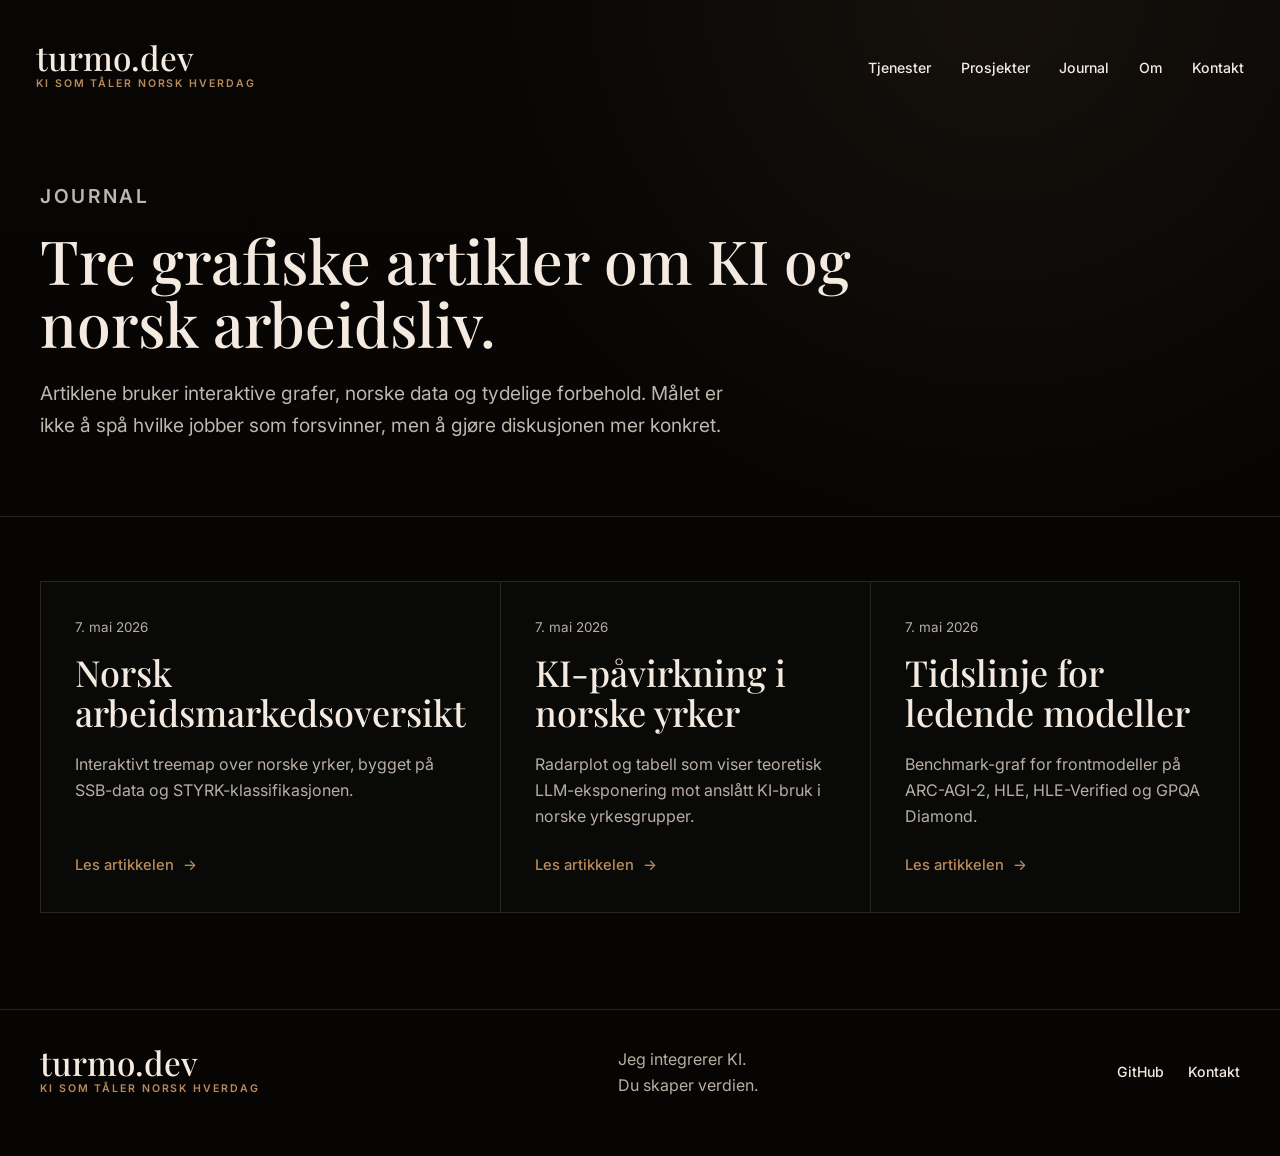
==== commit fc1b872c: "Update brand voice" ====
--- a/blog/index.html
+++ b/blog/index.html
@@ -4,7 +4,7 @@
   <meta charset="utf-8">
   <meta name="viewport" content="width=device-width, initial-scale=1">
   <title>Journal - turmo.dev</title>
-  <meta name="description" content="Tre norske artikler fra turmo.dev om SSB-data, KI-anslag og hvordan vi kan diskutere arbeidsliv uten hype.">
+  <meta name="description" content="Tre norske artikler fra turmo.dev om SSB-data, KI-anslag og hvordan arbeidsliv kan diskuteres uten hype.">
   <meta name="robots" content="index,follow,max-image-preview:large">
   <meta name="theme-color" content="#070707">
   <link rel="canonical" href="https://turmo.dev/blog/">
@@ -24,7 +24,7 @@
   <header class="site-header">
     <a class="brand" href="/" aria-label="turmo.dev forsiden">
       <span class="brand__name">turmo.dev</span>
-      <span class="brand__sub">KI i drift</span>
+      <span class="brand__sub">KI som tåler norsk hverdag</span>
     </a>
     <nav class="site-nav" aria-label="Hovedmeny">
       <a href="/#tjenester">Tjenester</a>
@@ -80,9 +80,9 @@
     <div class="container footer__inner">
       <a class="brand" href="/" aria-label="turmo.dev forsiden">
         <span class="brand__name">turmo.dev</span>
-        <span class="brand__sub">KI i drift</span>
+        <span class="brand__sub">KI som tåler norsk hverdag</span>
       </a>
-      <p>Vi integrerer KI.<br>Du skaper verdien.</p>
+      <p>Jeg integrerer KI.<br>Du skaper verdien.</p>
       <div class="footer__links">
         <a href="https://github.com/Ola-Turmo" rel="noopener">GitHub</a>
         <a href="mailto:turmoola@gmail.com">Kontakt</a>
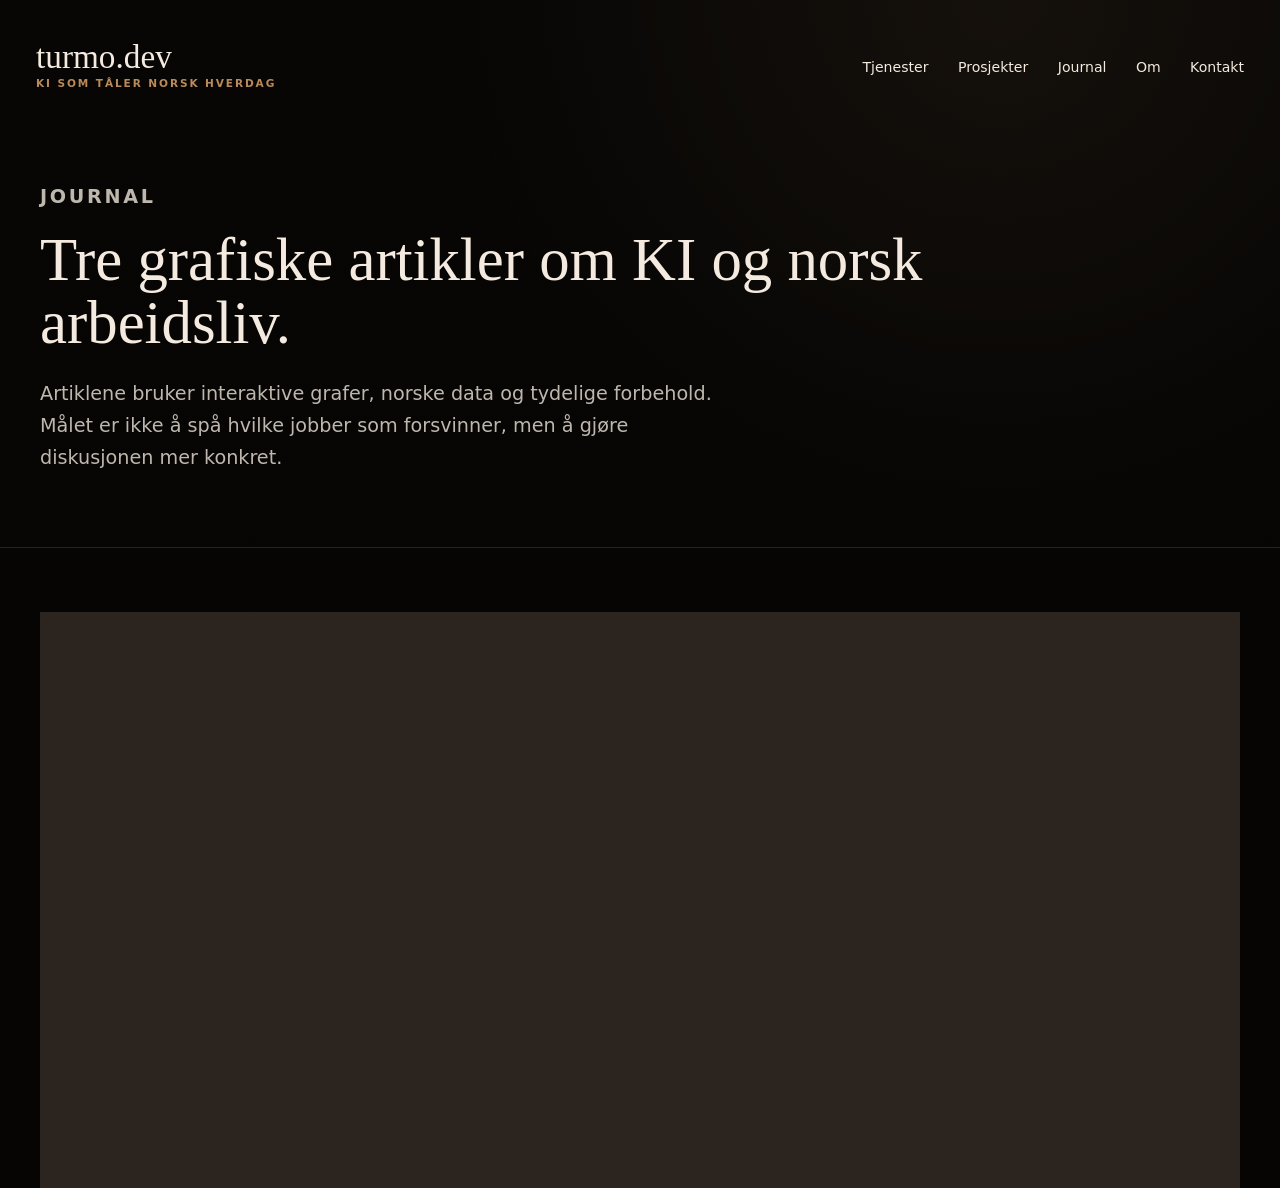
==== commit 1689110d: "Optimize SEO and page speed" ====
--- a/blog/index.html
+++ b/blog/index.html
@@ -8,6 +8,7 @@
   <meta name="robots" content="index,follow,max-image-preview:large">
   <meta name="theme-color" content="#070707">
   <link rel="canonical" href="https://turmo.dev/blog/">
+  <link rel="icon" href="/favicon.ico" sizes="32x32">
   <meta property="og:site_name" content="turmo.dev">
   <meta property="og:title" content="Journal - turmo.dev">
   <meta property="og:description" content="Norske artikler om SSB-data, KI-anslag og arbeidsliv uten hype.">
@@ -15,14 +16,37 @@
   <meta property="og:locale" content="nb_NO">
   <meta property="og:url" content="https://turmo.dev/blog/">
   <meta property="og:image" content="https://turmo.dev/assets/og-image.png">
-  <link rel="preconnect" href="https://fonts.googleapis.com">
-  <link rel="preconnect" href="https://fonts.gstatic.com" crossorigin>
-  <link href="https://fonts.googleapis.com/css2?family=Inter:wght@400;500;600&family=Playfair+Display:wght@500;600&display=swap" rel="stylesheet">
-  <link rel="stylesheet" href="../styles.css">
+  <meta property="og:image:type" content="image/png">
+  <meta property="og:image:width" content="1200">
+  <meta property="og:image:height" content="630">
+  <meta property="og:image:alt" content="turmo.dev journal med tre grafiske artikler om KI og norsk arbeidsliv">
+  <meta name="twitter:card" content="summary_large_image">
+  <meta name="twitter:title" content="Journal - turmo.dev">
+  <meta name="twitter:description" content="Grafiske artikler om KI, norske data og arbeidsliv uten hype.">
+  <meta name="twitter:image" content="https://turmo.dev/assets/og-image.png">
+  <meta name="twitter:image:alt" content="turmo.dev journal med tre grafiske artikler">
+  <link rel="stylesheet" href="/styles.css">
+  <script type="application/ld+json">
+  {
+    "@context": "https://schema.org",
+    "@type": "Blog",
+    "@id": "https://turmo.dev/blog/#blog",
+    "name": "Journal - turmo.dev",
+    "url": "https://turmo.dev/blog/",
+    "inLanguage": "nb-NO",
+    "description": "Grafiske artikler om KI, norske data og arbeidsliv uten hype.",
+    "publisher": {"@type": "Organization", "name": "turmo.dev", "url": "https://turmo.dev/"},
+    "blogPost": [
+      {"@type": "BlogPosting", "headline": "Norsk arbeidsmarkedsoversikt", "url": "https://turmo.dev/blog/innlegg/norsk-arbeidsmarkedsoversikt"},
+      {"@type": "BlogPosting", "headline": "KI-påvirkning i norske yrker", "url": "https://turmo.dev/blog/innlegg/ki-anslag-og-sporsmal"},
+      {"@type": "BlogPosting", "headline": "Tidslinje for ledende modeller", "url": "https://turmo.dev/blog/innlegg/reddit-ama-arbeidsmarked"}
+    ]
+  }
+  </script>
 </head>
 <body>
   <header class="site-header">
-    <a class="brand" href="/" aria-label="turmo.dev forsiden">
+    <a class="brand" href="/">
       <span class="brand__name">turmo.dev</span>
       <span class="brand__sub">KI som tåler norsk hverdag</span>
     </a>
@@ -47,7 +71,7 @@
     <section class="divider">
       <div class="container" style="padding: 64px 0 96px;">
         <div class="blog-grid">
-          <a class="blog-card" href="/blog/innlegg/norsk-arbeidsmarkedsoversikt.html">
+          <a class="blog-card" href="/blog/innlegg/norsk-arbeidsmarkedsoversikt">
             <span>
               <time datetime="2026-05-07">7. mai 2026</time>
               <h2>Norsk arbeidsmarkedsoversikt</h2>
@@ -55,7 +79,7 @@
             </span>
             <span class="text-link">Les artikkelen <span aria-hidden="true">→</span></span>
           </a>
-          <a class="blog-card" href="/blog/innlegg/ki-anslag-og-sporsmal.html">
+          <a class="blog-card" href="/blog/innlegg/ki-anslag-og-sporsmal">
             <span>
               <time datetime="2026-05-07">7. mai 2026</time>
               <h2>KI-påvirkning i norske yrker</h2>
@@ -63,7 +87,7 @@
             </span>
             <span class="text-link">Les artikkelen <span aria-hidden="true">→</span></span>
           </a>
-          <a class="blog-card" href="/blog/innlegg/reddit-ama-arbeidsmarked.html">
+          <a class="blog-card" href="/blog/innlegg/reddit-ama-arbeidsmarked">
             <span>
               <time datetime="2026-05-07">7. mai 2026</time>
               <h2>Tidslinje for ledende modeller</h2>
@@ -78,7 +102,7 @@
 
   <footer class="site-footer divider">
     <div class="container footer__inner">
-      <a class="brand" href="/" aria-label="turmo.dev forsiden">
+      <a class="brand" href="/">
         <span class="brand__name">turmo.dev</span>
         <span class="brand__sub">KI som tåler norsk hverdag</span>
       </a>
--- a/styles.css
+++ b/styles.css
@@ -313,6 +313,18 @@
   padding: clamp(62px, 8vw, 96px) 0;
 }
 
+@supports (content-visibility: auto) {
+  .method,
+  .projects,
+  .journal,
+  .about,
+  .site-footer,
+  .blog-grid {
+    content-visibility: auto;
+    contain-intrinsic-size: 1px 720px;
+  }
+}
+
 .method h2 {
   margin-bottom: 56px;
 }
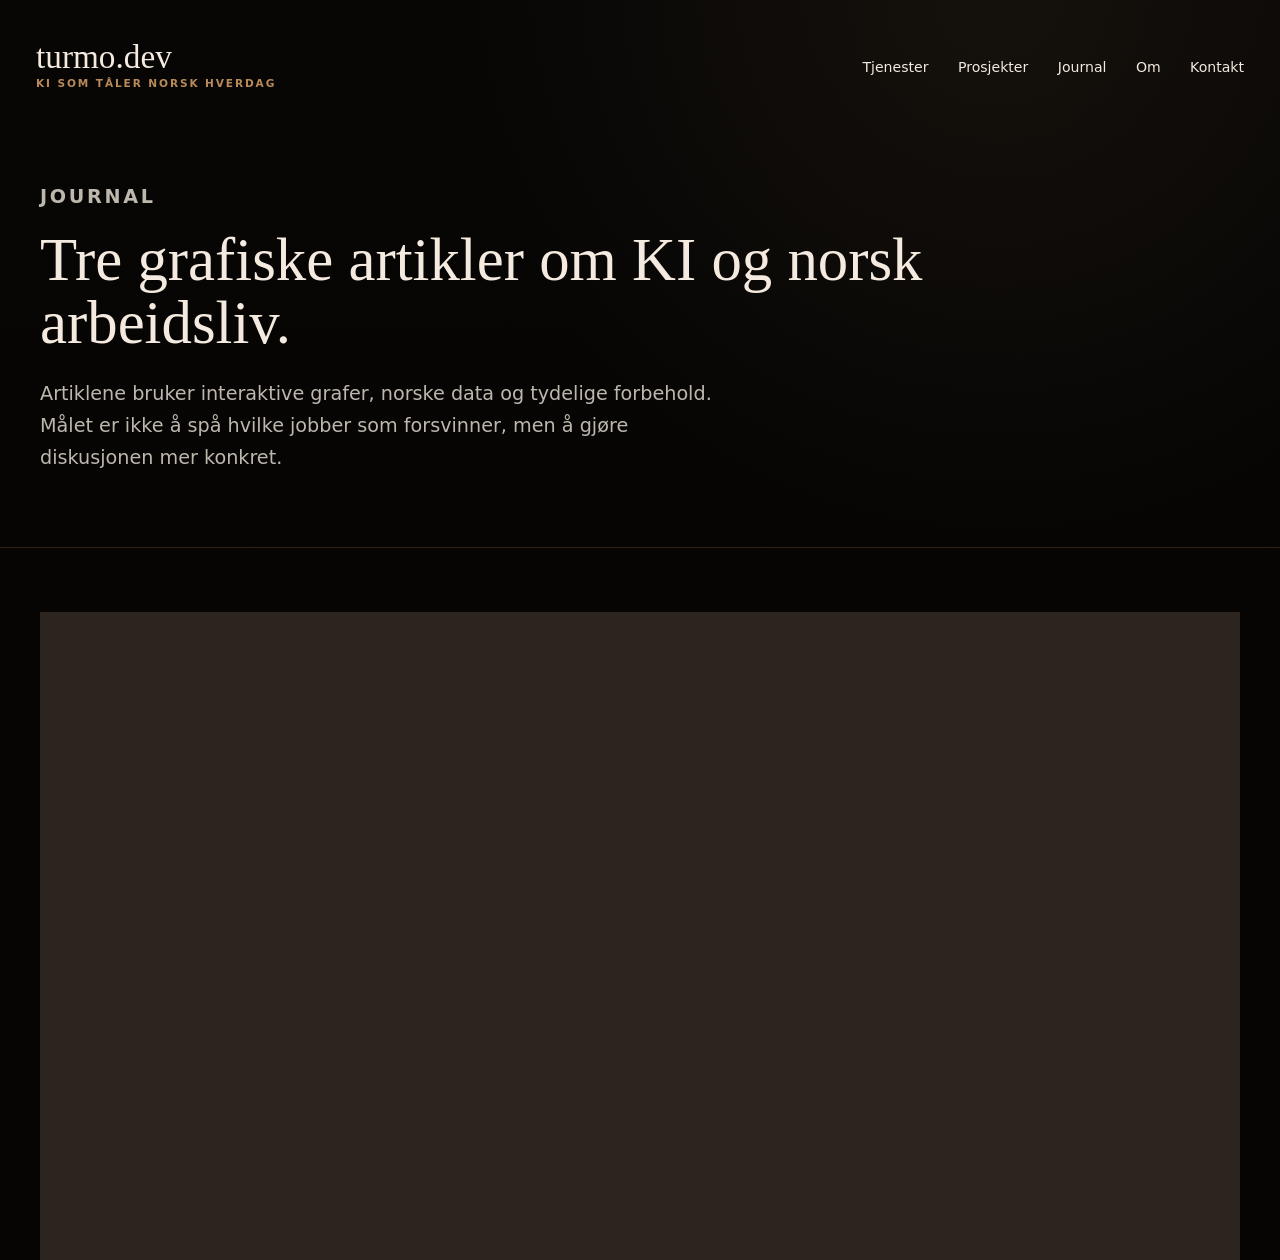
==== commit 24e0a142: "Update footer contact links" ====
--- a/blog/index.html
+++ b/blog/index.html
@@ -106,10 +106,18 @@
         <span class="brand__name">turmo.dev</span>
         <span class="brand__sub">KI som tåler norsk hverdag</span>
       </a>
-      <p>Jeg integrerer KI.<br>Du skaper verdien.</p>
-      <div class="footer__links">
+      <p>Jeg integrerer KI.<br>Du skaper verdien.<br><a href="mailto:ola@turmo.dev">ola@turmo.dev</a></p>
+      <div class="footer__links" aria-label="Sosiale lenker">
+        <a href="https://www.linkedin.com/in/olaturmo/" rel="noopener">LinkedIn</a>
+        <a href="https://x.com/turmo_dev" rel="noopener">X</a>
         <a href="https://github.com/Ola-Turmo" rel="noopener">GitHub</a>
-        <a href="mailto:turmoola@gmail.com">Kontakt</a>
+        <a href="https://www.youtube.com/@turmo_dev" rel="noopener">YouTube</a>
+      </div>
+    </div>
+    <div class="container footer__bottom">
+      <small>© 2026 turmo.dev</small>
+      <div>
+        <a href="mailto:ola@turmo.dev?subject=Kontakt%20turmo.dev">Send e-post</a>
       </div>
     </div>
   </footer>
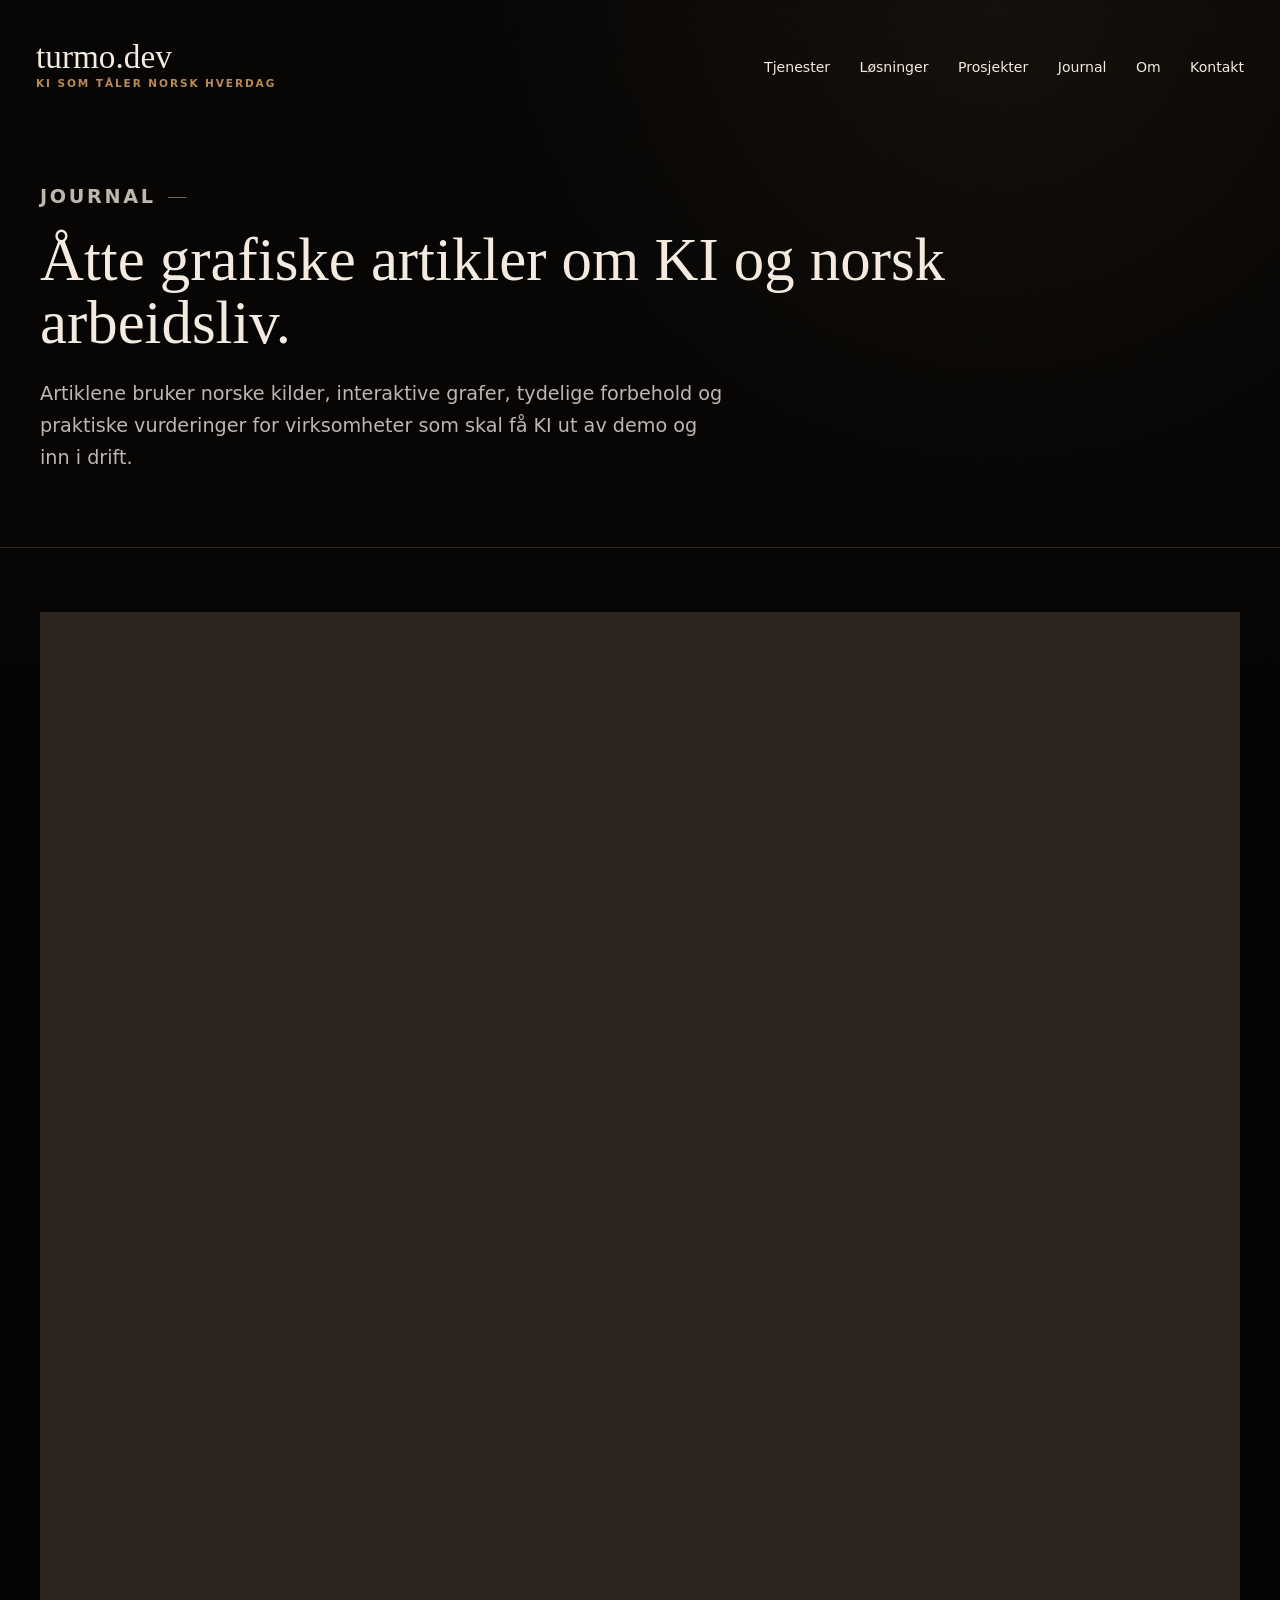
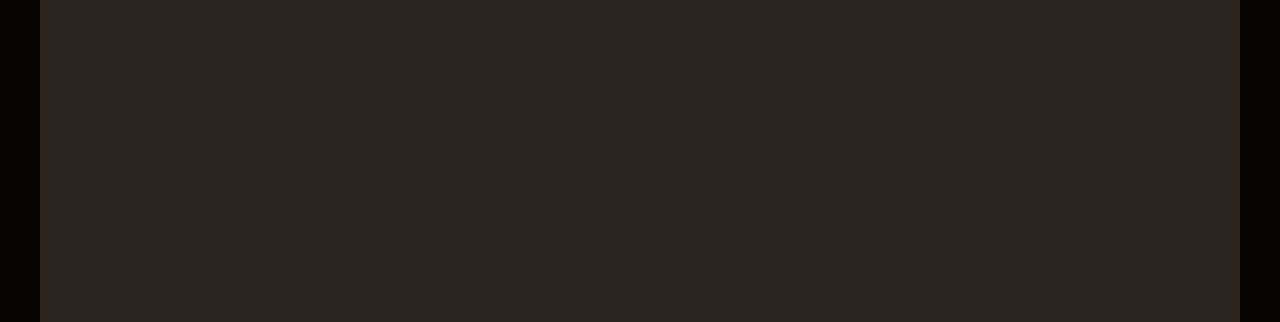
==== commit 1f7ca6ab: "Add five researched graph-heavy articles" ====
--- a/blog/index.html
+++ b/blog/index.html
@@ -4,14 +4,14 @@
   <meta charset="utf-8">
   <meta name="viewport" content="width=device-width, initial-scale=1">
   <title>Journal - turmo.dev</title>
-  <meta name="description" content="Tre norske artikler fra turmo.dev om SSB-data, KI-anslag og hvordan arbeidsliv kan diskuteres uten hype.">
+  <meta name="description" content="Åtte norske, grafiske artikler fra turmo.dev om KI, arbeidsliv, regelverk, produktivitet og norske data.">
   <meta name="robots" content="index,follow,max-image-preview:large">
   <meta name="theme-color" content="#070707">
   <link rel="canonical" href="https://turmo.dev/blog/">
   <link rel="icon" href="/favicon.ico" sizes="32x32">
   <meta property="og:site_name" content="turmo.dev">
   <meta property="og:title" content="Journal - turmo.dev">
-  <meta property="og:description" content="Norske artikler om SSB-data, KI-anslag og arbeidsliv uten hype.">
+  <meta property="og:description" content="Grafiske artikler om KI, norske data og arbeidsliv uten hype.">
   <meta property="og:type" content="website">
   <meta property="og:locale" content="nb_NO">
   <meta property="og:url" content="https://turmo.dev/blog/">
@@ -19,30 +19,69 @@
   <meta property="og:image:type" content="image/png">
   <meta property="og:image:width" content="1200">
   <meta property="og:image:height" content="630">
-  <meta property="og:image:alt" content="turmo.dev journal med tre grafiske artikler om KI og norsk arbeidsliv">
+  <meta property="og:image:alt" content="turmo.dev journal med grafiske artikler om KI og norsk arbeidsliv">
   <meta name="twitter:card" content="summary_large_image">
   <meta name="twitter:title" content="Journal - turmo.dev">
   <meta name="twitter:description" content="Grafiske artikler om KI, norske data og arbeidsliv uten hype.">
   <meta name="twitter:image" content="https://turmo.dev/assets/og-image.png">
-  <meta name="twitter:image:alt" content="turmo.dev journal med tre grafiske artikler">
+  <meta name="twitter:image:alt" content="turmo.dev journal med grafiske artikler">
   <link rel="stylesheet" href="/styles.css">
-  <script type="application/ld+json">
-  {
-    "@context": "https://schema.org",
-    "@type": "Blog",
-    "@id": "https://turmo.dev/blog/#blog",
-    "name": "Journal - turmo.dev",
-    "url": "https://turmo.dev/blog/",
-    "inLanguage": "nb-NO",
-    "description": "Grafiske artikler om KI, norske data og arbeidsliv uten hype.",
-    "publisher": {"@type": "Organization", "name": "turmo.dev", "url": "https://turmo.dev/"},
-    "blogPost": [
-      {"@type": "BlogPosting", "headline": "Norsk arbeidsmarkedsoversikt", "url": "https://turmo.dev/blog/innlegg/norsk-arbeidsmarkedsoversikt"},
-      {"@type": "BlogPosting", "headline": "KI-påvirkning i norske yrker", "url": "https://turmo.dev/blog/innlegg/ki-anslag-og-sporsmal"},
-      {"@type": "BlogPosting", "headline": "Tidslinje for ledende modeller", "url": "https://turmo.dev/blog/innlegg/reddit-ama-arbeidsmarked"}
-    ]
-  }
-  </script>
+  <script type="application/ld+json">{
+  "@context": "https://schema.org",
+  "@type": "Blog",
+  "@id": "https://turmo.dev/blog/#blog",
+  "name": "Journal - turmo.dev",
+  "url": "https://turmo.dev/blog/",
+  "inLanguage": "nb-NO",
+  "description": "Grafiske artikler om KI, norske data, arbeidsliv, regelverk og produktivitet.",
+  "publisher": {
+    "@type": "Organization",
+    "name": "turmo.dev",
+    "url": "https://turmo.dev/"
+  },
+  "blogPost": [
+    {
+      "@type": "BlogPosting",
+      "headline": "KI-gapet i norsk næringsliv",
+      "url": "https://turmo.dev/blog/innlegg/ki-gapet-i-norsk-naeringsliv"
+    },
+    {
+      "@type": "BlogPosting",
+      "headline": "Arbeidskraftmangel og KI-potensial",
+      "url": "https://turmo.dev/blog/innlegg/arbeidskraftmangel-og-ki-potensial"
+    },
+    {
+      "@type": "BlogPosting",
+      "headline": "Offentlig sektor og KI-modenhet",
+      "url": "https://turmo.dev/blog/innlegg/offentlig-sektor-ki-modenhet"
+    },
+    {
+      "@type": "BlogPosting",
+      "headline": "KI-loven som praktisk risikokart",
+      "url": "https://turmo.dev/blog/innlegg/ki-loven-risikokart"
+    },
+    {
+      "@type": "BlogPosting",
+      "headline": "KI mot 2045: arbeidskraftgapet",
+      "url": "https://turmo.dev/blog/innlegg/ki-mot-2045-arbeidskraftgapet"
+    },
+    {
+      "@type": "BlogPosting",
+      "headline": "Norsk arbeidsmarkedsoversikt",
+      "url": "https://turmo.dev/blog/innlegg/norsk-arbeidsmarkedsoversikt"
+    },
+    {
+      "@type": "BlogPosting",
+      "headline": "KI-påvirkning i norske yrker",
+      "url": "https://turmo.dev/blog/innlegg/ki-anslag-og-sporsmal"
+    },
+    {
+      "@type": "BlogPosting",
+      "headline": "Tidslinje for ledende modeller",
+      "url": "https://turmo.dev/blog/innlegg/reddit-ama-arbeidsmarked"
+    }
+  ]
+}</script>
 </head>
 <body>
   <header class="site-header">
@@ -52,6 +91,7 @@
     </a>
     <nav class="site-nav" aria-label="Hovedmeny">
       <a href="/#tjenester">Tjenester</a>
+      <a href="/#losninger">Løsninger</a>
       <a href="/#prosjekter">Prosjekter</a>
       <a href="/blog/">Journal</a>
       <a href="/#om">Om</a>
@@ -63,14 +103,54 @@
     <section class="blog-hero">
       <div class="container">
         <p class="section-label">Journal</p>
-        <h1>Tre grafiske artikler om KI og norsk arbeidsliv.</h1>
-        <p>Artiklene bruker interaktive grafer, norske data og tydelige forbehold. Målet er ikke å spå hvilke jobber som forsvinner, men å gjøre diskusjonen mer konkret.</p>
+        <h1>Åtte grafiske artikler om KI og norsk arbeidsliv.</h1>
+        <p>Artiklene bruker norske kilder, interaktive grafer, tydelige forbehold og praktiske vurderinger for virksomheter som skal få KI ut av demo og inn i drift.</p>
       </div>
     </section>
 
     <section class="divider">
       <div class="container" style="padding: 64px 0 96px;">
         <div class="blog-grid">
+          <a class="blog-card" href="/blog/innlegg/ki-gapet-i-norsk-naeringsliv">
+            <span>
+              <time datetime="2026-05-19">19. mai 2026</time>
+              <h2>KI-gapet i norsk næringsliv</h2>
+              <p>Hvor KI faktisk tas i bruk i norske virksomheter, og hvor gapet mellom potensial og drift er størst.</p>
+            </span>
+            <span class="text-link">Les artikkelen <span aria-hidden="true">→</span></span>
+          </a>
+          <a class="blog-card" href="/blog/innlegg/arbeidskraftmangel-og-ki-potensial">
+            <span>
+              <time datetime="2026-05-19">19. mai 2026</time>
+              <h2>Arbeidskraftmangel og KI-potensial</h2>
+              <p>NAVs mangeldata koblet til en praktisk vurdering av hvor KI kan frigjøre tid i pressede yrker.</p>
+            </span>
+            <span class="text-link">Les artikkelen <span aria-hidden="true">→</span></span>
+          </a>
+          <a class="blog-card" href="/blog/innlegg/offentlig-sektor-ki-modenhet">
+            <span>
+              <time datetime="2026-05-19">19. mai 2026</time>
+              <h2>Offentlig sektor og KI-modenhet</h2>
+              <p>Hvor offentlig sektor er moden for KI, og hvilke kontrollpunkter som må på plass før produksjon.</p>
+            </span>
+            <span class="text-link">Les artikkelen <span aria-hidden="true">→</span></span>
+          </a>
+          <a class="blog-card" href="/blog/innlegg/ki-loven-risikokart">
+            <span>
+              <time datetime="2026-05-19">19. mai 2026</time>
+              <h2>KI-loven som praktisk risikokart</h2>
+              <p>AI Act forklart som praktisk beslutningskart for norske virksomheter, ikke som juridisk tåke.</p>
+            </span>
+            <span class="text-link">Les artikkelen <span aria-hidden="true">→</span></span>
+          </a>
+          <a class="blog-card" href="/blog/innlegg/ki-mot-2045-arbeidskraftgapet">
+            <span>
+              <time datetime="2026-05-19">19. mai 2026</time>
+              <h2>KI mot 2045: arbeidskraftgapet</h2>
+              <p>Tre norske scenarioer for KI, produktivitet og kapasitet mot 2045.</p>
+            </span>
+            <span class="text-link">Les artikkelen <span aria-hidden="true">→</span></span>
+          </a>
           <a class="blog-card" href="/blog/innlegg/norsk-arbeidsmarkedsoversikt">
             <span>
               <time datetime="2026-05-07">7. mai 2026</time>
@@ -116,9 +196,7 @@
     </div>
     <div class="container footer__bottom">
       <small>© 2026 turmo.dev</small>
-      <div>
-        <a href="mailto:ola@turmo.dev?subject=Kontakt%20turmo.dev">Send e-post</a>
-      </div>
+      <div><a href="mailto:ola@turmo.dev?subject=Kontakt%20turmo.dev">Send e-post</a></div>
     </div>
   </footer>
 </body>
--- a/styles.css
+++ b/styles.css
@@ -94,6 +94,11 @@
   text-decoration: none;
 }
 
+.brand:hover .brand__name,
+.brand:hover .brand__sub {
+  transform: translateX(2px);
+}
+
 .brand__name {
   color: var(--color-ivory);
   font-family: var(--font-heading);
@@ -101,6 +106,7 @@
   font-weight: 500;
   letter-spacing: 0;
   line-height: 0.92;
+  transition: color 180ms ease, transform 180ms ease;
 }
 
 .brand__sub {
@@ -109,6 +115,7 @@
   font-weight: 600;
   letter-spacing: 0.18em;
   text-transform: uppercase;
+  transition: color 180ms ease, transform 180ms ease;
 }
 
 .site-nav {
@@ -122,6 +129,7 @@
 .site-nav a,
 .footer__links a,
 .footer__bottom a {
+  position: relative;
   color: var(--color-ivory);
   font-size: 0.88rem;
   font-weight: 500;
@@ -129,10 +137,33 @@
   transition: color 160ms ease;
 }
 
+.site-nav a::after,
+.footer__links a::after,
+.footer__bottom a::after {
+  content: "";
+  position: absolute;
+  right: 0;
+  bottom: -5px;
+  left: 0;
+  height: 1px;
+  background: currentColor;
+  opacity: 0;
+  transform: scaleX(0);
+  transform-origin: left;
+  transition: opacity 180ms ease, transform 180ms ease;
+}
+
 .site-nav a:hover,
 .footer__links a:hover,
 .footer__bottom a:hover {
   color: var(--color-bronze-hover);
+}
+
+.site-nav a:hover::after,
+.footer__links a:hover::after,
+.footer__bottom a:hover::after {
+  opacity: 0.72;
+  transform: scaleX(1);
 }
 
 .hero {
@@ -193,6 +224,10 @@
   pointer-events: none;
 }
 
+.hero__copy {
+  animation: hero-copy-in 780ms ease-out both;
+}
+
 .hero__inner {
   position: relative;
   z-index: 3;
@@ -212,6 +247,26 @@
   letter-spacing: 0.14em;
   line-height: 1.35;
   text-transform: uppercase;
+}
+
+.section-label::after {
+  content: "";
+  display: inline-block;
+  width: 32px;
+  height: 1px;
+  margin-left: 12px;
+  vertical-align: middle;
+  background: currentColor;
+  opacity: 0.55;
+  transform: scaleX(0.58);
+  transform-origin: left;
+  transition: transform 220ms ease, opacity 220ms ease;
+}
+
+section:hover > .container > .section-label::after,
+.blog-hero:hover .section-label::after {
+  opacity: 0.9;
+  transform: scaleX(1);
 }
 
 h1,
@@ -285,6 +340,17 @@
   transform: translateY(-1px);
 }
 
+.button span[aria-hidden="true"],
+.text-link span[aria-hidden="true"] {
+  display: inline-block;
+  transition: transform 180ms ease;
+}
+
+.button:hover span[aria-hidden="true"],
+.text-link:hover span[aria-hidden="true"] {
+  transform: translateX(4px);
+}
+
 .button-primary {
   border-color: var(--color-bronze);
   background: transparent;
@@ -338,6 +404,11 @@
   position: relative;
   min-height: 280px;
   padding: 24px 44px 0 0;
+  transition: transform 180ms ease;
+}
+
+.method-step:hover {
+  transform: translateY(-3px);
 }
 
 .method-step + .method-step {
@@ -351,6 +422,12 @@
   margin-bottom: 22px;
   color: var(--color-bronze);
   opacity: 0.9;
+  transition: opacity 180ms ease, transform 180ms ease;
+}
+
+.method-step:hover .line-icon {
+  opacity: 1;
+  transform: translateY(-2px) scale(1.04);
 }
 
 .target {
@@ -425,12 +502,13 @@
   background: #0a0908;
   isolation: isolate;
   text-decoration: none;
-  transition: border-color 160ms ease, transform 160ms ease;
+  transition: border-color 160ms ease, transform 160ms ease, box-shadow 160ms ease;
 }
 
 .project:hover {
   border-color: rgba(185, 138, 90, 0.52);
-  transform: translateY(-1px);
+  box-shadow: 0 18px 60px rgba(0, 0, 0, 0.24);
+  transform: translateY(-3px);
 }
 
 .project::before {
@@ -442,6 +520,8 @@
     linear-gradient(90deg, rgba(7, 7, 7, 0.86), rgba(7, 7, 7, 0.56) 54%, rgba(7, 7, 7, 0.18)),
     url("assets/illustrations/document-flow.webp") center / cover no-repeat;
   filter: saturate(0.8) contrast(1.08) brightness(0.74);
+  transform: scale(1.01);
+  transition: filter 260ms ease, transform 260ms ease;
 }
 
 .project::after {
@@ -453,6 +533,16 @@
     radial-gradient(circle at 80% 38%, rgba(185, 138, 90, 0.16), transparent 18rem),
     linear-gradient(180deg, rgba(7, 7, 7, 0.02), rgba(7, 7, 7, 0.58));
   opacity: 0.9;
+  transition: opacity 260ms ease;
+}
+
+.project:hover::before {
+  filter: saturate(0.95) contrast(1.12) brightness(0.82);
+  transform: scale(1.04);
+}
+
+.project:hover::after {
+  opacity: 1;
 }
 
 .project--large {
@@ -515,10 +605,12 @@
 .more-projects a {
   color: var(--color-soft-gray);
   text-decoration: none;
+  transition: color 160ms ease, transform 160ms ease;
 }
 
 .more-projects a:hover {
   color: var(--color-bronze-hover);
+  transform: translateY(-1px);
 }
 
 .more-projects a + a::before {
@@ -543,6 +635,11 @@
 .journal__list article {
   min-height: 186px;
   padding-right: 42px;
+  transition: transform 180ms ease;
+}
+
+.journal__list article:hover {
+  transform: translateY(-3px);
 }
 
 .journal__list article + article {
@@ -653,11 +750,12 @@
   padding: 34px;
   background: #090908;
   text-decoration: none;
-  transition: background 160ms ease;
+  transition: background 160ms ease, transform 160ms ease;
 }
 
 .blog-card:hover {
   background: #11100f;
+  transform: translateY(-3px);
 }
 
 .blog-card p {
@@ -734,6 +832,71 @@
   margin-top: 14px;
 }
 
+@keyframes hero-copy-in {
+  from {
+    opacity: 0;
+    transform: translateY(14px);
+  }
+  to {
+    opacity: 1;
+    transform: translateY(0);
+  }
+}
+
+@media (prefers-reduced-motion: no-preference) {
+  .hero__visual {
+    animation: hero-ambient 14s ease-in-out infinite alternate;
+  }
+
+  .line-icon.target {
+    animation: icon-breathe 4.8s ease-in-out infinite;
+  }
+
+  .line-icon.trend {
+    animation: icon-lift 5.4s ease-in-out infinite;
+  }
+}
+
+@keyframes hero-ambient {
+  from {
+    background-position: 0 0, 100% 50%, 0 0;
+  }
+  to {
+    background-position: 0 0, 96% 50%, 0 0;
+  }
+}
+
+@keyframes icon-breathe {
+  0%,
+  100% {
+    box-shadow: 0 0 0 0 rgba(185, 138, 90, 0);
+  }
+  50% {
+    box-shadow: 0 0 0 8px rgba(185, 138, 90, 0.08);
+  }
+}
+
+@keyframes icon-lift {
+  0%,
+  100% {
+    transform: translateY(0);
+  }
+  50% {
+    transform: translateY(-3px);
+  }
+}
+
+@media (prefers-reduced-motion: reduce) {
+  *,
+  *::before,
+  *::after {
+    animation-duration: 1ms !important;
+    animation-iteration-count: 1 !important;
+    scroll-behavior: auto !important;
+    transition-duration: 1ms !important;
+  }
+}
+
 @media (max-width: 960px) {
   .site-header {
     position: relative;
